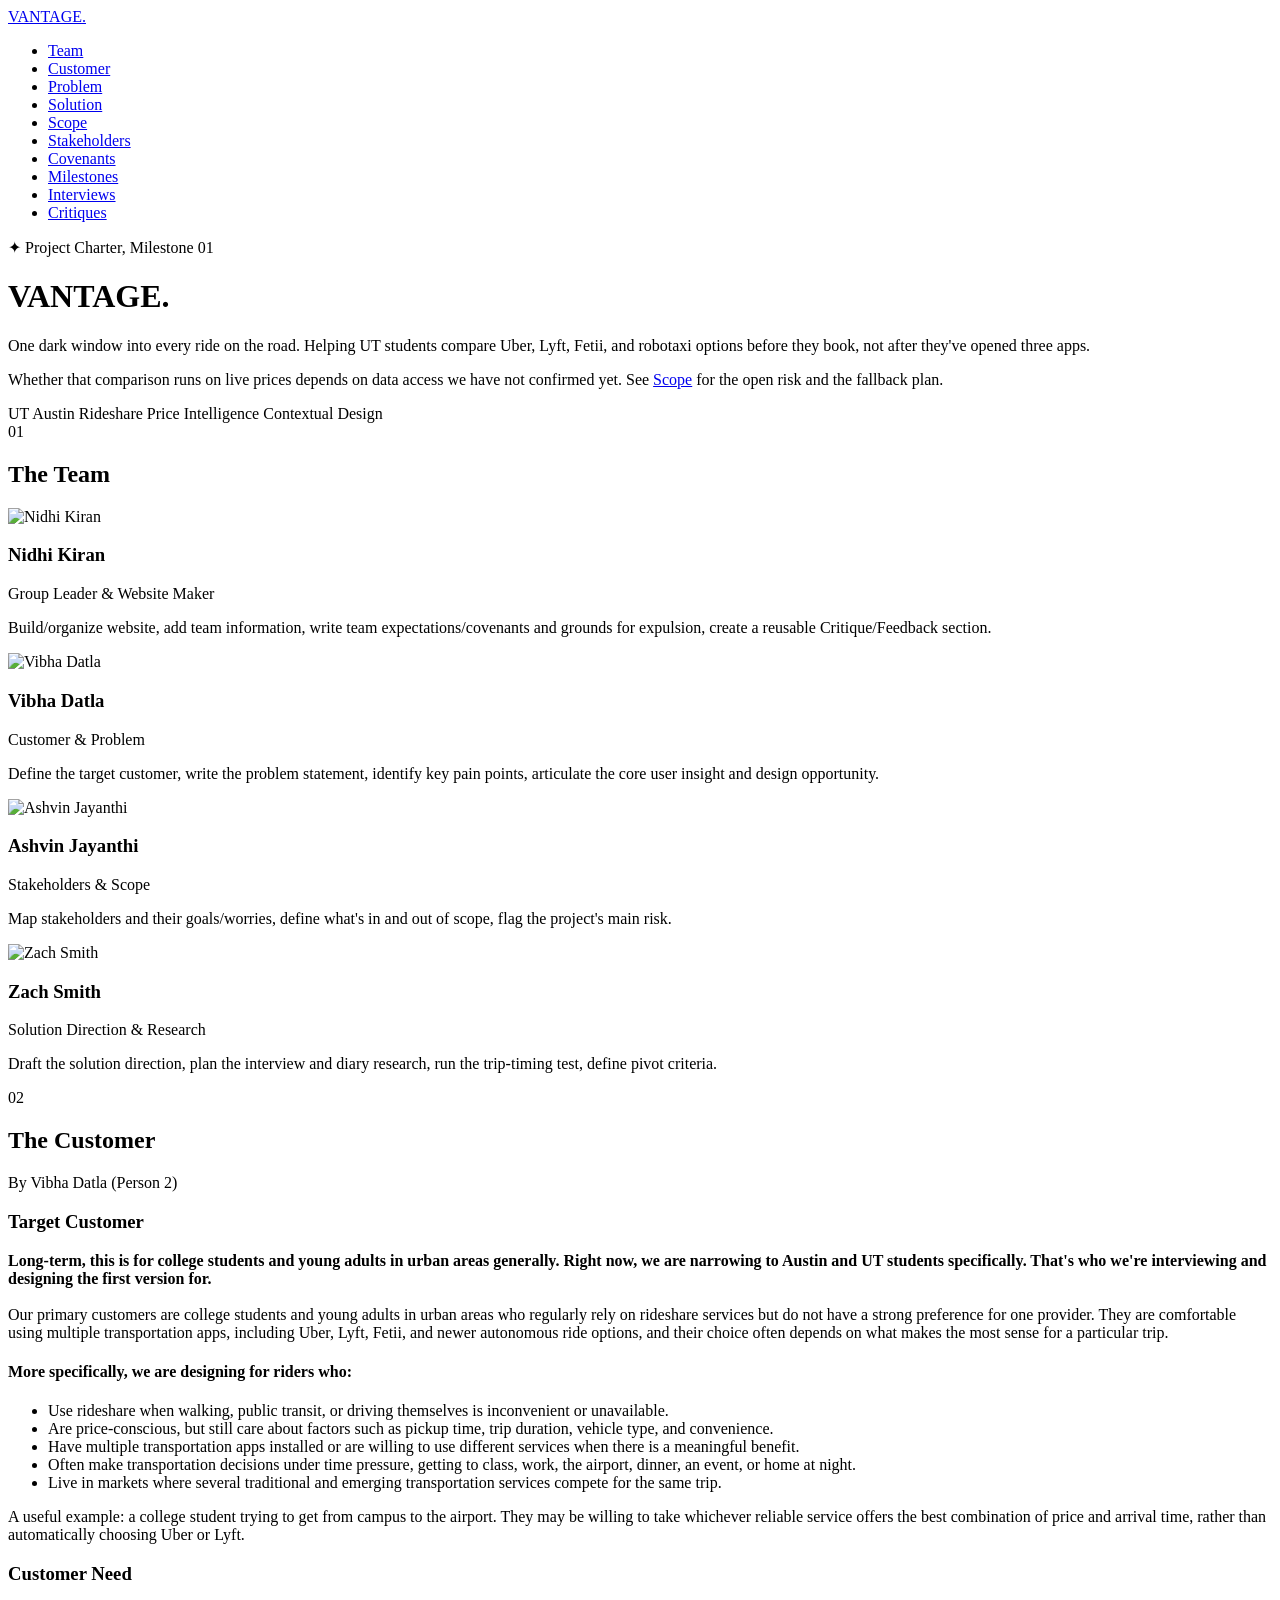
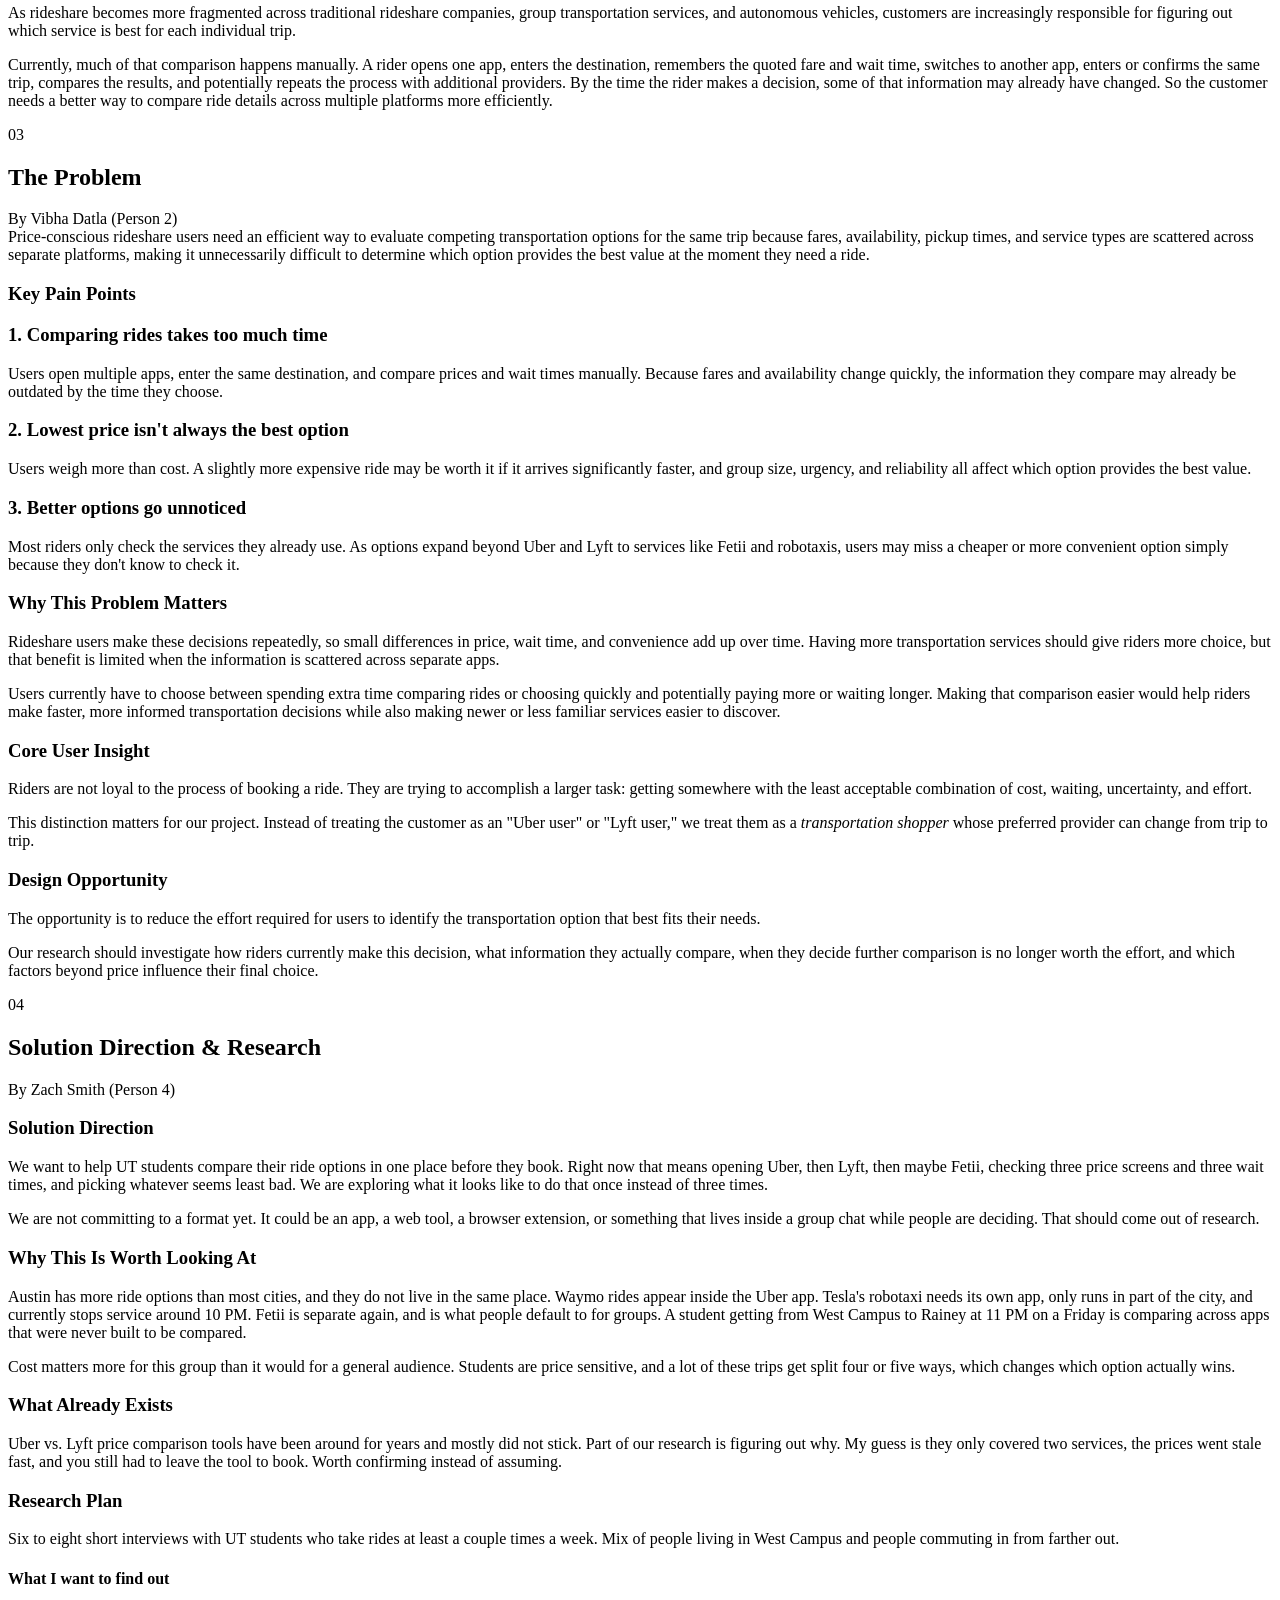
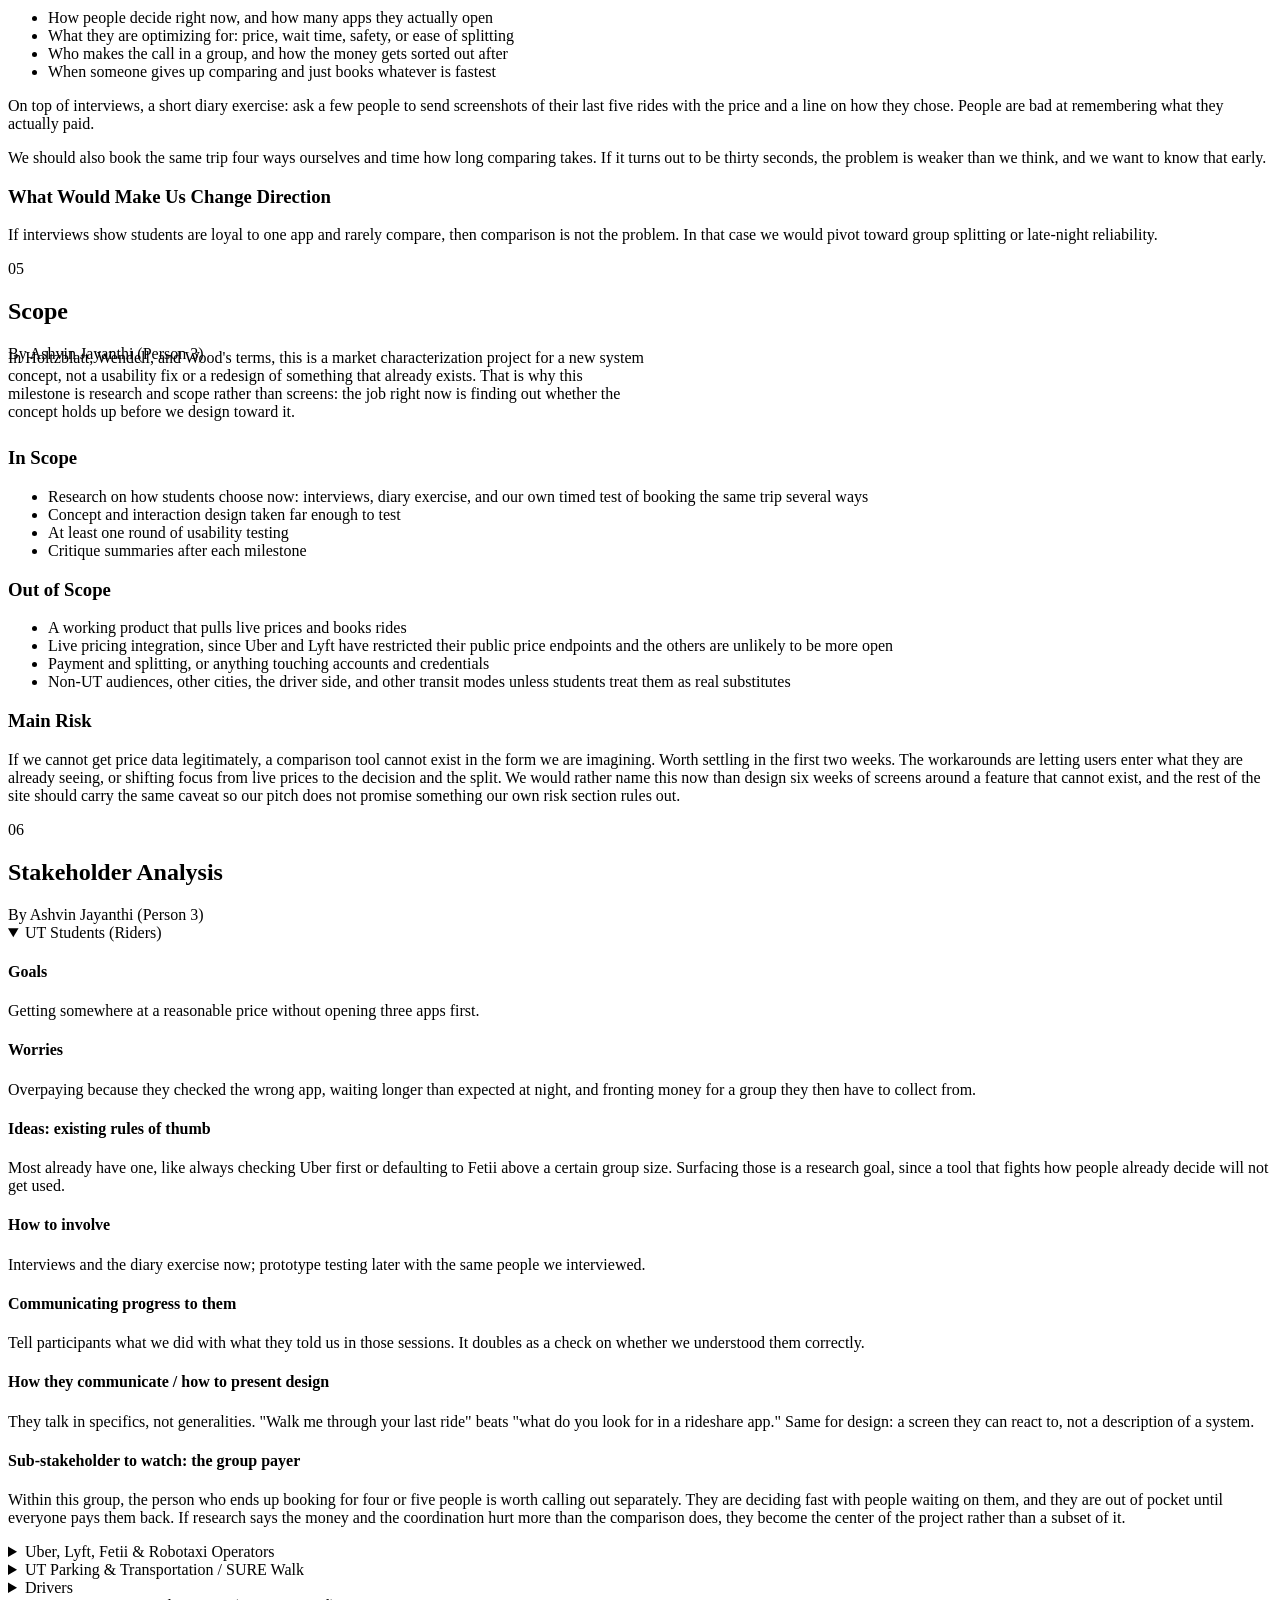
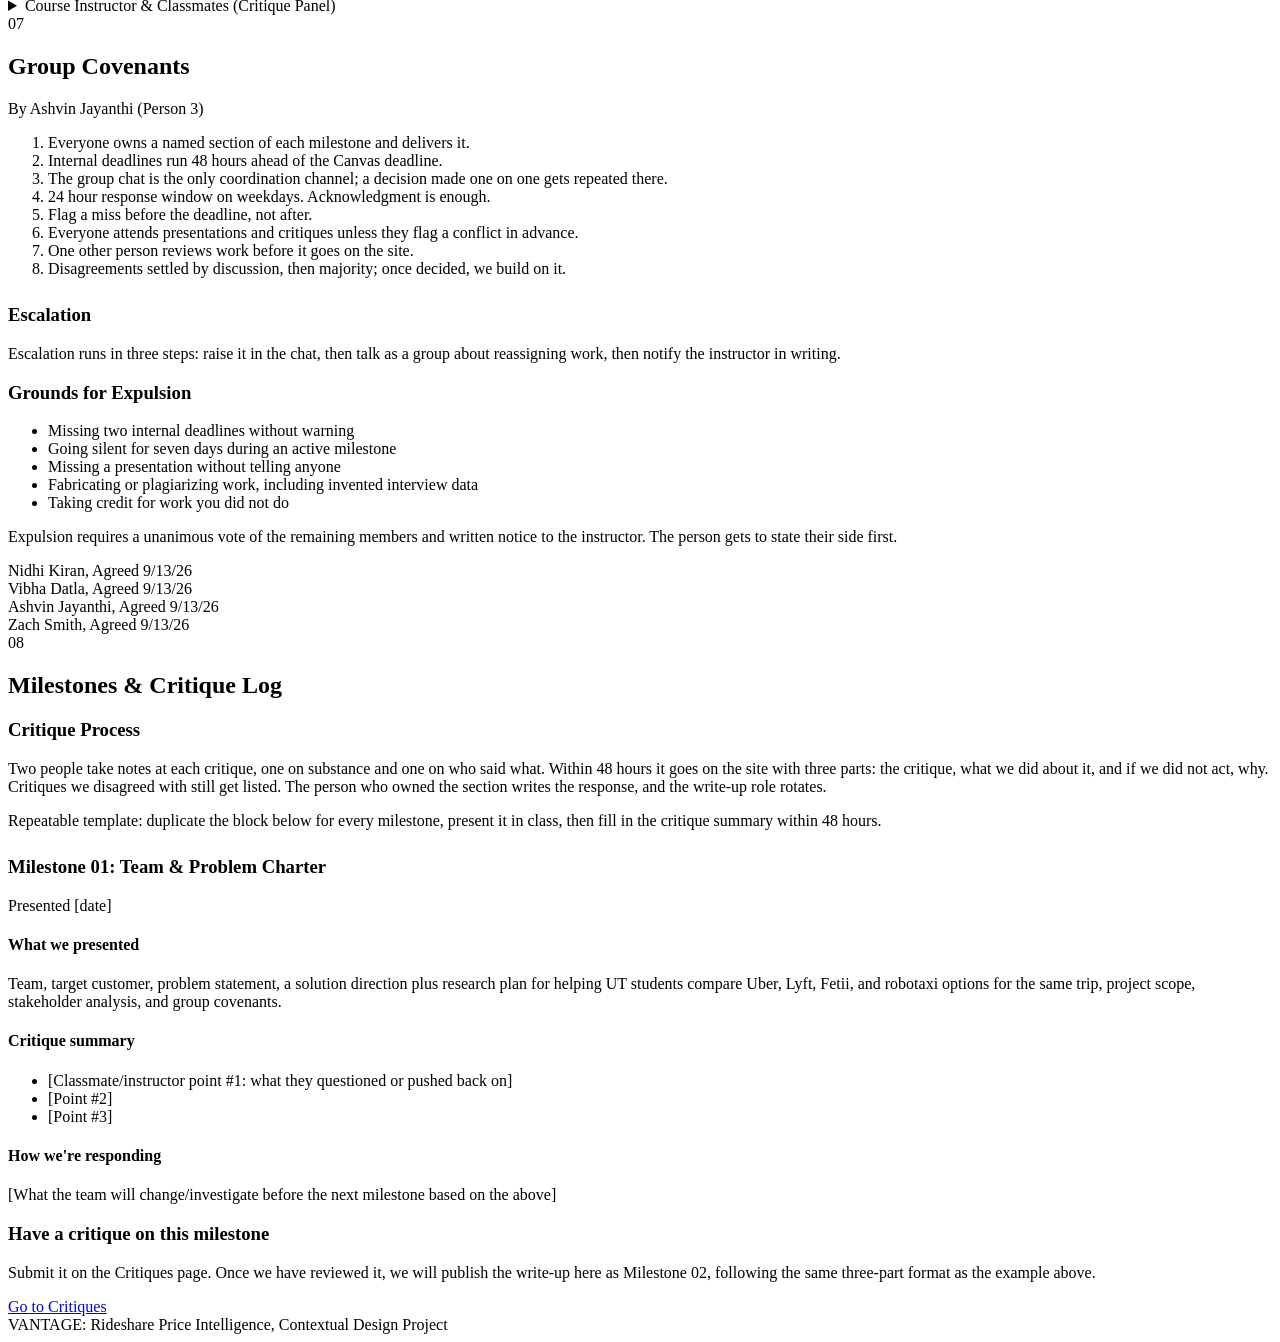
==== index.html @ 4cea92fe "Add index.html" ====
<!DOCTYPE html>
<html lang="en">
<head>
<meta charset="UTF-8">
<meta name="viewport" content="width=device-width, initial-scale=1.0">
<title>VANTAGE: Rideshare Price Intelligence</title>
<link rel="stylesheet" href="styles.css">
</head>
<body>

<nav>
  <div class="wrap">
    <a class="brand" href="index.html">VANTAGE<span>.</span></a>
    <ul>
      <li><a href="#team">Team</a></li>
      <li><a href="#customer">Customer</a></li>
      <li><a href="#problem">Problem</a></li>
      <li><a href="#solution">Solution</a></li>
      <li><a href="#scope">Scope</a></li>
      <li><a href="#stakeholders">Stakeholders</a></li>
      <li><a href="#covenants">Covenants</a></li>
      <li><a href="#milestones">Milestones</a></li>
      <li><a href="interviews.html">Interviews</a></li>
      <li><a href="critiques.html">Critiques</a></li>
    </ul>
  </div>
</nav>

<header class="hero">
  <div class="eyebrow">✦ Project Charter, Milestone 01</div>
  <h1>VANTAGE<span>.</span></h1>
  <p class="tagline">One dark window into every ride on the road. Helping UT students compare Uber, Lyft, Fetii, and robotaxi options before they book, not after they've opened three apps.</p>
  <p class="caveat">Whether that comparison runs on live prices depends on data access we have not confirmed yet. See <a href="#scope">Scope</a> for the open risk and the fallback plan.</p>
  <div class="badge-row">
    <span class="badge">UT Austin</span>
    <span class="badge">Rideshare</span>
    <span class="badge">Price Intelligence</span>
    <span class="badge">Contextual Design</span>
  </div>
</header>

<div class="wrap">

  <section id="team">
    <div class="sec-head"><span class="sec-num">01</span><h2>The Team</h2></div>
    <div class="grid">
      <div class="card">
        <div class="avatar filled">
          <img src="images/nidhi-kiran.jpg" alt="Nidhi Kiran">
        </div>
        <h3>Nidhi Kiran</h3>
        <div class="role">Group Leader &amp; Website Maker</div>
        <p>Build/organize website, add team information, write team expectations/covenants and grounds for expulsion, create a reusable Critique/Feedback section.</p>
      </div>
      <div class="card">
        <div class="avatar filled">
          <img src="images/vibha-datla.jpg" alt="Vibha Datla">
        </div>
        <h3>Vibha Datla</h3>
        <div class="role">Customer &amp; Problem</div>
        <p>Define the target customer, write the problem statement, identify key pain points, articulate the core user insight and design opportunity.</p>
      </div>
      <div class="card">
        <div class="avatar filled">
          <img src="images/ashvin-jayanthi.jpg" alt="Ashvin Jayanthi">
        </div>
        <h3>Ashvin Jayanthi</h3>
        <div class="role">Stakeholders &amp; Scope</div>
        <p>Map stakeholders and their goals/worries, define what's in and out of scope, flag the project's main risk.</p>
      </div>
      <div class="card">
        <div class="avatar filled">
          <img src="images/zach-smith.jpg" alt="Zach Smith">
        </div>
        <h3>Zach Smith</h3>
        <div class="role">Solution Direction &amp; Research</div>
        <p>Draft the solution direction, plan the interview and diary research, run the trip-timing test, define pivot criteria.</p>
      </div>
    </div>
  </section>

  <section id="customer">
    <div class="sec-head"><span class="sec-num">02</span><h2>The Customer</h2></div>
    <div class="attrib">By Vibha Datla (Person 2)</div>
    <div class="stack">
      <div class="panel">
        <h3>Target Customer</h3>
        <p style="color:var(--accent); font-weight:600; margin-bottom:18px;">Long-term, this is for college students and young adults in urban areas generally. Right now, we are narrowing to Austin and UT students specifically. That's who we're interviewing and designing the first version for.</p>
        <p>Our primary customers are college students and young adults in urban areas who regularly rely on rideshare services but do not have a strong preference for one provider. They are comfortable using multiple transportation apps, including Uber, Lyft, Fetii, and newer autonomous ride options, and their choice often depends on what makes the most sense for a particular trip.</p>
        <h4>More specifically, we are designing for riders who:</h4>
        <ul>
          <li>Use rideshare when walking, public transit, or driving themselves is inconvenient or unavailable.</li>
          <li>Are price-conscious, but still care about factors such as pickup time, trip duration, vehicle type, and convenience.</li>
          <li>Have multiple transportation apps installed or are willing to use different services when there is a meaningful benefit.</li>
          <li>Often make transportation decisions under time pressure, getting to class, work, the airport, dinner, an event, or home at night.</li>
          <li>Live in markets where several traditional and emerging transportation services compete for the same trip.</li>
        </ul>
        <p>A useful example: a college student trying to get from campus to the airport. They may be willing to take whichever reliable service offers the best combination of price and arrival time, rather than automatically choosing Uber or Lyft.</p>
      </div>
      <div class="panel">
        <h3>Customer Need</h3>
        <p>As rideshare becomes more fragmented across traditional rideshare companies, group transportation services, and autonomous vehicles, customers are increasingly responsible for figuring out which service is best for each individual trip.</p>
        <p>Currently, much of that comparison happens manually. A rider opens one app, enters the destination, remembers the quoted fare and wait time, switches to another app, enters or confirms the same trip, compares the results, and potentially repeats the process with additional providers. By the time the rider makes a decision, some of that information may already have changed. So the customer needs a better way to compare ride details across multiple platforms more efficiently.</p>
      </div>
    </div>
  </section>

  <section id="problem">
    <div class="sec-head"><span class="sec-num">03</span><h2>The Problem</h2></div>
    <div class="attrib">By Vibha Datla (Person 2)</div>
    <div class="stack">
      <div class="callout">
        Price-conscious rideshare users need an efficient way to evaluate competing transportation options for the same trip because fares, availability, pickup times, and service types are scattered across separate platforms, making it unnecessarily difficult to determine which option provides the best value at the moment they need a ride.
      </div>

      <div class="panel">
        <h3>Key Pain Points</h3>
        <div class="grid">
          <div class="card">
            <h3>1. Comparing rides takes too much time</h3>
            <p>Users open multiple apps, enter the same destination, and compare prices and wait times manually. Because fares and availability change quickly, the information they compare may already be outdated by the time they choose.</p>
          </div>
          <div class="card">
            <h3>2. Lowest price isn't always the best option</h3>
            <p>Users weigh more than cost. A slightly more expensive ride may be worth it if it arrives significantly faster, and group size, urgency, and reliability all affect which option provides the best value.</p>
          </div>
          <div class="card">
            <h3>3. Better options go unnoticed</h3>
            <p>Most riders only check the services they already use. As options expand beyond Uber and Lyft to services like Fetii and robotaxis, users may miss a cheaper or more convenient option simply because they don't know to check it.</p>
          </div>
        </div>
      </div>

      <div class="panel">
        <h3>Why This Problem Matters</h3>
        <p>Rideshare users make these decisions repeatedly, so small differences in price, wait time, and convenience add up over time. Having more transportation services should give riders more choice, but that benefit is limited when the information is scattered across separate apps.</p>
        <p>Users currently have to choose between spending extra time comparing rides or choosing quickly and potentially paying more or waiting longer. Making that comparison easier would help riders make faster, more informed transportation decisions while also making newer or less familiar services easier to discover.</p>
      </div>

      <div class="panel">
        <h3>Core User Insight</h3>
        <p>Riders are not loyal to the process of booking a ride. They are trying to accomplish a larger task: getting somewhere with the least acceptable combination of cost, waiting, uncertainty, and effort.</p>
        <p>This distinction matters for our project. Instead of treating the customer as an "Uber user" or "Lyft user," we treat them as a <em>transportation shopper</em> whose preferred provider can change from trip to trip.</p>
      </div>

      <div class="panel">
        <h3>Design Opportunity</h3>
        <p>The opportunity is to reduce the effort required for users to identify the transportation option that best fits their needs.</p>
        <p>Our research should investigate how riders currently make this decision, what information they actually compare, when they decide further comparison is no longer worth the effort, and which factors beyond price influence their final choice.</p>
      </div>
    </div>
  </section>

  <section id="solution">
    <div class="sec-head"><span class="sec-num">04</span><h2>Solution Direction &amp; Research</h2></div>
    <div class="attrib">By Zach Smith (Person 4)</div>
    <div class="stack">
      <div class="panel">
        <h3>Solution Direction</h3>
        <p>We want to help UT students compare their ride options in one place before they book. Right now that means opening Uber, then Lyft, then maybe Fetii, checking three price screens and three wait times, and picking whatever seems least bad. We are exploring what it looks like to do that once instead of three times.</p>
        <p>We are not committing to a format yet. It could be an app, a web tool, a browser extension, or something that lives inside a group chat while people are deciding. That should come out of research.</p>
      </div>

      <div class="panel">
        <h3>Why This Is Worth Looking At</h3>
        <p>Austin has more ride options than most cities, and they do not live in the same place. Waymo rides appear inside the Uber app. Tesla's robotaxi needs its own app, only runs in part of the city, and currently stops service around 10 PM. Fetii is separate again, and is what people default to for groups. A student getting from West Campus to Rainey at 11 PM on a Friday is comparing across apps that were never built to be compared.</p>
        <p>Cost matters more for this group than it would for a general audience. Students are price sensitive, and a lot of these trips get split four or five ways, which changes which option actually wins.</p>
      </div>

      <div class="panel">
        <h3>What Already Exists</h3>
        <p>Uber vs. Lyft price comparison tools have been around for years and mostly did not stick. Part of our research is figuring out why. My guess is they only covered two services, the prices went stale fast, and you still had to leave the tool to book. Worth confirming instead of assuming.</p>
      </div>

      <div class="panel">
        <h3>Research Plan</h3>
        <p>Six to eight short interviews with UT students who take rides at least a couple times a week. Mix of people living in West Campus and people commuting in from farther out.</p>
        <h4>What I want to find out</h4>
        <ul>
          <li>How people decide right now, and how many apps they actually open</li>
          <li>What they are optimizing for: price, wait time, safety, or ease of splitting</li>
          <li>Who makes the call in a group, and how the money gets sorted out after</li>
          <li>When someone gives up comparing and just books whatever is fastest</li>
        </ul>
        <p>On top of interviews, a short diary exercise: ask a few people to send screenshots of their last five rides with the price and a line on how they chose. People are bad at remembering what they actually paid.</p>
        <p>We should also book the same trip four ways ourselves and time how long comparing takes. If it turns out to be thirty seconds, the problem is weaker than we think, and we want to know that early.</p>
      </div>

      <div class="pivot-box">
        <h3>What Would Make Us Change Direction</h3>
        <p>If interviews show students are loyal to one app and rarely compare, then comparison is not the problem. In that case we would pivot toward group splitting or late-night reliability.</p>
      </div>
    </div>
  </section>

  <section id="scope">
    <div class="sec-head"><span class="sec-num">05</span><h2>Scope</h2></div>
    <div class="attrib">By Ashvin Jayanthi (Person 3)</div>
    <p style="color:var(--text-dim); margin-top:-14px; margin-bottom:26px; max-width:640px;">In Holtzblatt, Wendell, and Wood's terms, this is a market characterization project for a new system concept, not a usability fix or a redesign of something that already exists. That is why this milestone is research and scope rather than screens: the job right now is finding out whether the concept holds up before we design toward it.</p>
    <div class="stack">
      <div class="split">
        <div class="panel">
          <h3>In Scope</h3>
          <ul>
            <li>Research on how students choose now: interviews, diary exercise, and our own timed test of booking the same trip several ways</li>
            <li>Concept and interaction design taken far enough to test</li>
            <li>At least one round of usability testing</li>
            <li>Critique summaries after each milestone</li>
          </ul>
        </div>
        <div class="panel">
          <h3>Out of Scope</h3>
          <ul>
            <li>A working product that pulls live prices and books rides</li>
            <li>Live pricing integration, since Uber and Lyft have restricted their public price endpoints and the others are unlikely to be more open</li>
            <li>Payment and splitting, or anything touching accounts and credentials</li>
            <li>Non-UT audiences, other cities, the driver side, and other transit modes unless students treat them as real substitutes</li>
          </ul>
        </div>
      </div>

      <div class="pivot-box">
        <h3>Main Risk</h3>
        <p>If we cannot get price data legitimately, a comparison tool cannot exist in the form we are imagining. Worth settling in the first two weeks. The workarounds are letting users enter what they are already seeing, or shifting focus from live prices to the decision and the split. We would rather name this now than design six weeks of screens around a feature that cannot exist, and the rest of the site should carry the same caveat so our pitch does not promise something our own risk section rules out.</p>
      </div>
    </div>
  </section>

  <section id="stakeholders">
    <div class="sec-head"><span class="sec-num">06</span><h2>Stakeholder Analysis</h2></div>
    <div class="attrib">By Ashvin Jayanthi (Person 3)</div>

    <details class="stakeholder" open>
      <summary>UT Students (Riders)</summary>
      <div class="stakeholder-body">
        <div><h4>Goals</h4><p>Getting somewhere at a reasonable price without opening three apps first.</p></div>
        <div><h4>Worries</h4><p>Overpaying because they checked the wrong app, waiting longer than expected at night, and fronting money for a group they then have to collect from.</p></div>
        <div><h4>Ideas: existing rules of thumb</h4><p>Most already have one, like always checking Uber first or defaulting to Fetii above a certain group size. Surfacing those is a research goal, since a tool that fights how people already decide will not get used.</p></div>
        <div><h4>How to involve</h4><p>Interviews and the diary exercise now; prototype testing later with the same people we interviewed.</p></div>
        <div><h4>Communicating progress to them</h4><p>Tell participants what we did with what they told us in those sessions. It doubles as a check on whether we understood them correctly.</p></div>
        <div><h4>How they communicate / how to present design</h4><p>They talk in specifics, not generalities. "Walk me through your last ride" beats "what do you look for in a rideshare app." Same for design: a screen they can react to, not a description of a system.</p></div>
        <div class="callout-cell"><h4>Sub-stakeholder to watch: the group payer</h4><p>Within this group, the person who ends up booking for four or five people is worth calling out separately. They are deciding fast with people waiting on them, and they are out of pocket until everyone pays them back. If research says the money and the coordination hurt more than the comparison does, they become the center of the project rather than a subset of it.</p></div>
      </div>
    </details>

    <details class="stakeholder">
      <summary>Uber, Lyft, Fetii &amp; Robotaxi Operators</summary>
      <div class="stakeholder-body">
        <div><h4>Relationship</h4><p>Stakeholders we are affected by but do not work with.</p></div>
        <div><h4>Goals</h4><p>Keep riders inside their own app.</p></div>
        <div><h4>Worries</h4><p>A tool that lines their price up against a cheaper option is against their interest.</p></div>
        <div><h4>Ideas</h4><p>None to contribute, since we are not in contact with them.</p></div>
        <div><h4>How to involve / communicating progress</h4><p>We are not in contact with them, so there is no progress to report.</p></div>
        <div><h4>How to communicate design</h4><p>If we ever needed to, it would be through whatever public terms of service they publish, not a conversation.</p></div>
        <div><h4>How we approach them</h4><p>We should not plan around cooperation we will not get.</p></div>
      </div>
    </details>

    <details class="stakeholder">
      <summary>UT Parking &amp; Transportation / SURE Walk</summary>
      <div class="stakeholder-body">
        <div><h4>Role</h4><p>Context rather than a partner right now.</p></div>
        <div><h4>Goals</h4><p>Already care about students getting home safely at night.</p></div>
        <div><h4>Worries</h4><p>A tool that pulls students away from services the university funds.</p></div>
        <div><h4>When they become a stakeholder</h4><p>Only if the project drifts toward late-night reliability.</p></div>
        <div><h4>How to involve / communicating progress</h4><p>If it happens, a short written request, with progress reported the same way.</p></div>
        <div><h4>Otherwise</h4><p>None of these points apply at this scope.</p></div>
      </div>
    </details>

    <details class="stakeholder">
      <summary>Drivers</summary>
      <div class="stakeholder-body">
        <div><h4>Goals</h4><p>Steady fares.</p></div>
        <div><h4>Worries</h4><p>Demand moving between platforms.</p></div>
        <div><h4>Role</h4><p>Affected by anything that shifts demand between platforms, but not who we are serving. Saying that plainly is better than claiming to serve everyone.</p></div>
        <div><h4>How to involve / communicate</h4><p>We do not involve them, report to them, or design for them.</p></div>
      </div>
    </details>

    <details class="stakeholder">
      <summary>Course Instructor &amp; Classmates (Critique Panel)</summary>
      <div class="stakeholder-body">
        <div><h4>Goals</h4><p>Seeing us apply the method.</p></div>
        <div><h4>Worries</h4><p>A team that ignores feedback.</p></div>
        <div><h4>How to involve</h4><p>The milestone critiques.</p></div>
        <div><h4>Communicating progress to them</h4><p>Through the site itself.</p></div>
        <div><h4>How to communicate design</h4><p>Presented work plus a written response to what they said.</p></div>
      </div>
    </details>
  </section>

  <section id="covenants">
    <div class="sec-head"><span class="sec-num">07</span><h2>Group Covenants</h2></div>
    <div class="attrib">By Ashvin Jayanthi (Person 3)</div>
    <ol class="covenants">
      <li>Everyone owns a named section of each milestone and delivers it.</li>
      <li>Internal deadlines run 48 hours ahead of the Canvas deadline.</li>
      <li>The group chat is the only coordination channel; a decision made one on one gets repeated there.</li>
      <li>24 hour response window on weekdays. Acknowledgment is enough.</li>
      <li>Flag a miss before the deadline, not after.</li>
      <li>Everyone attends presentations and critiques unless they flag a conflict in advance.</li>
      <li>One other person reviews work before it goes on the site.</li>
      <li>Disagreements settled by discussion, then majority; once decided, we build on it.</li>
    </ol>

    <div class="panel" style="margin-top:26px;">
      <h3>Escalation</h3>
      <p>Escalation runs in three steps: raise it in the chat, then talk as a group about reassigning work, then notify the instructor in writing.</p>
    </div>

    <div class="expulsion-box">
      <h3>Grounds for Expulsion</h3>
      <ul>
        <li>Missing two internal deadlines without warning</li>
        <li>Going silent for seven days during an active milestone</li>
        <li>Missing a presentation without telling anyone</li>
        <li>Fabricating or plagiarizing work, including invented interview data</li>
        <li>Taking credit for work you did not do</li>
      </ul>
      <p>Expulsion requires a unanimous vote of the remaining members and written notice to the instructor. The person gets to state their side first.</p>
    </div>

    <div class="sign-row">
      <div class="sign-box">Nidhi Kiran, Agreed 9/13/26</div>
      <div class="sign-box">Vibha Datla, Agreed 9/13/26</div>
      <div class="sign-box">Ashvin Jayanthi, Agreed 9/13/26</div>
      <div class="sign-box">Zach Smith, Agreed 9/13/26</div>
    </div>
  </section>

  <section id="milestones" style="border-bottom:none;">
    <div class="sec-head"><span class="sec-num">08</span><h2>Milestones &amp; Critique Log</h2></div>

    <div class="panel" style="margin-bottom:30px;">
      <h3>Critique Process</h3>
      <p style="margin-bottom:0;">Two people take notes at each critique, one on substance and one on who said what. Within 48 hours it goes on the site with three parts: the critique, what we did about it, and if we did not act, why. Critiques we disagreed with still get listed. The person who owned the section writes the response, and the write-up role rotates.</p>
    </div>

    <p style="color:var(--text-dim); margin-top:-14px; margin-bottom:26px;">Repeatable template: duplicate the block below for every milestone, present it in class, then fill in the critique summary within 48 hours.</p>

    <div class="milestone">
      <div class="m-head">
        <h3>Milestone 01: Team &amp; Problem Charter</h3>
        <span class="m-status">Presented [date]</span>
      </div>
      <h4>What we presented</h4>
      <p>Team, target customer, problem statement, a solution direction plus research plan for helping UT students compare Uber, Lyft, Fetii, and robotaxi options for the same trip, project scope, stakeholder analysis, and group covenants.</p>
      <h4>Critique summary</h4>
      <ul>
        <li><span class="placeholder">[Classmate/instructor point #1: what they questioned or pushed back on]</span></li>
        <li><span class="placeholder">[Point #2]</span></li>
        <li><span class="placeholder">[Point #3]</span></li>
      </ul>
      <h4>How we're responding</h4>
      <p><span class="placeholder">[What the team will change/investigate before the next milestone based on the above]</span></p>
    </div>

    <div class="cta-card">
      <h3>Have a critique on this milestone</h3>
      <p>Submit it on the Critiques page. Once we have reviewed it, we will publish the write-up here as Milestone 02, following the same three-part format as the example above.</p>
      <a class="btn" href="critiques.html">Go to Critiques</a>
    </div>
  </section>

</div>

<footer>VANTAGE: Rideshare Price Intelligence, Contextual Design Project</footer>

</body>
</html>
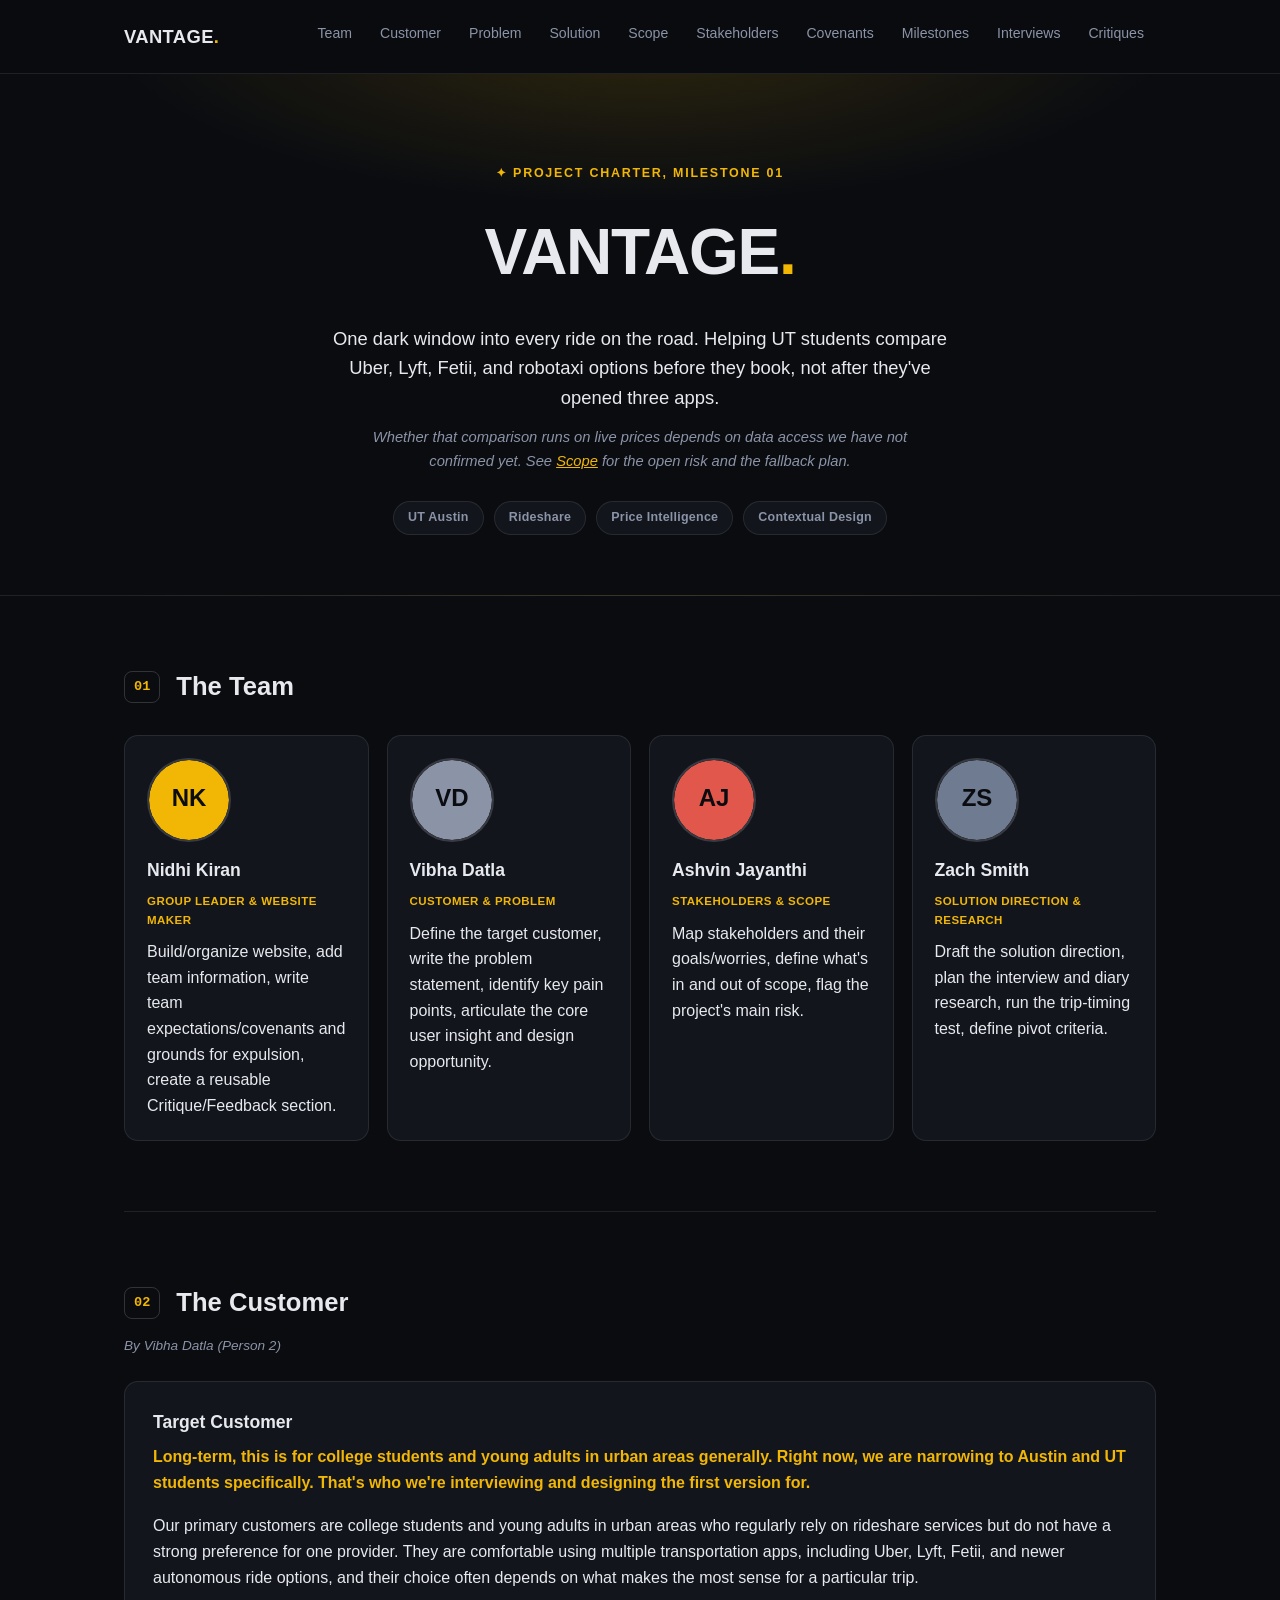
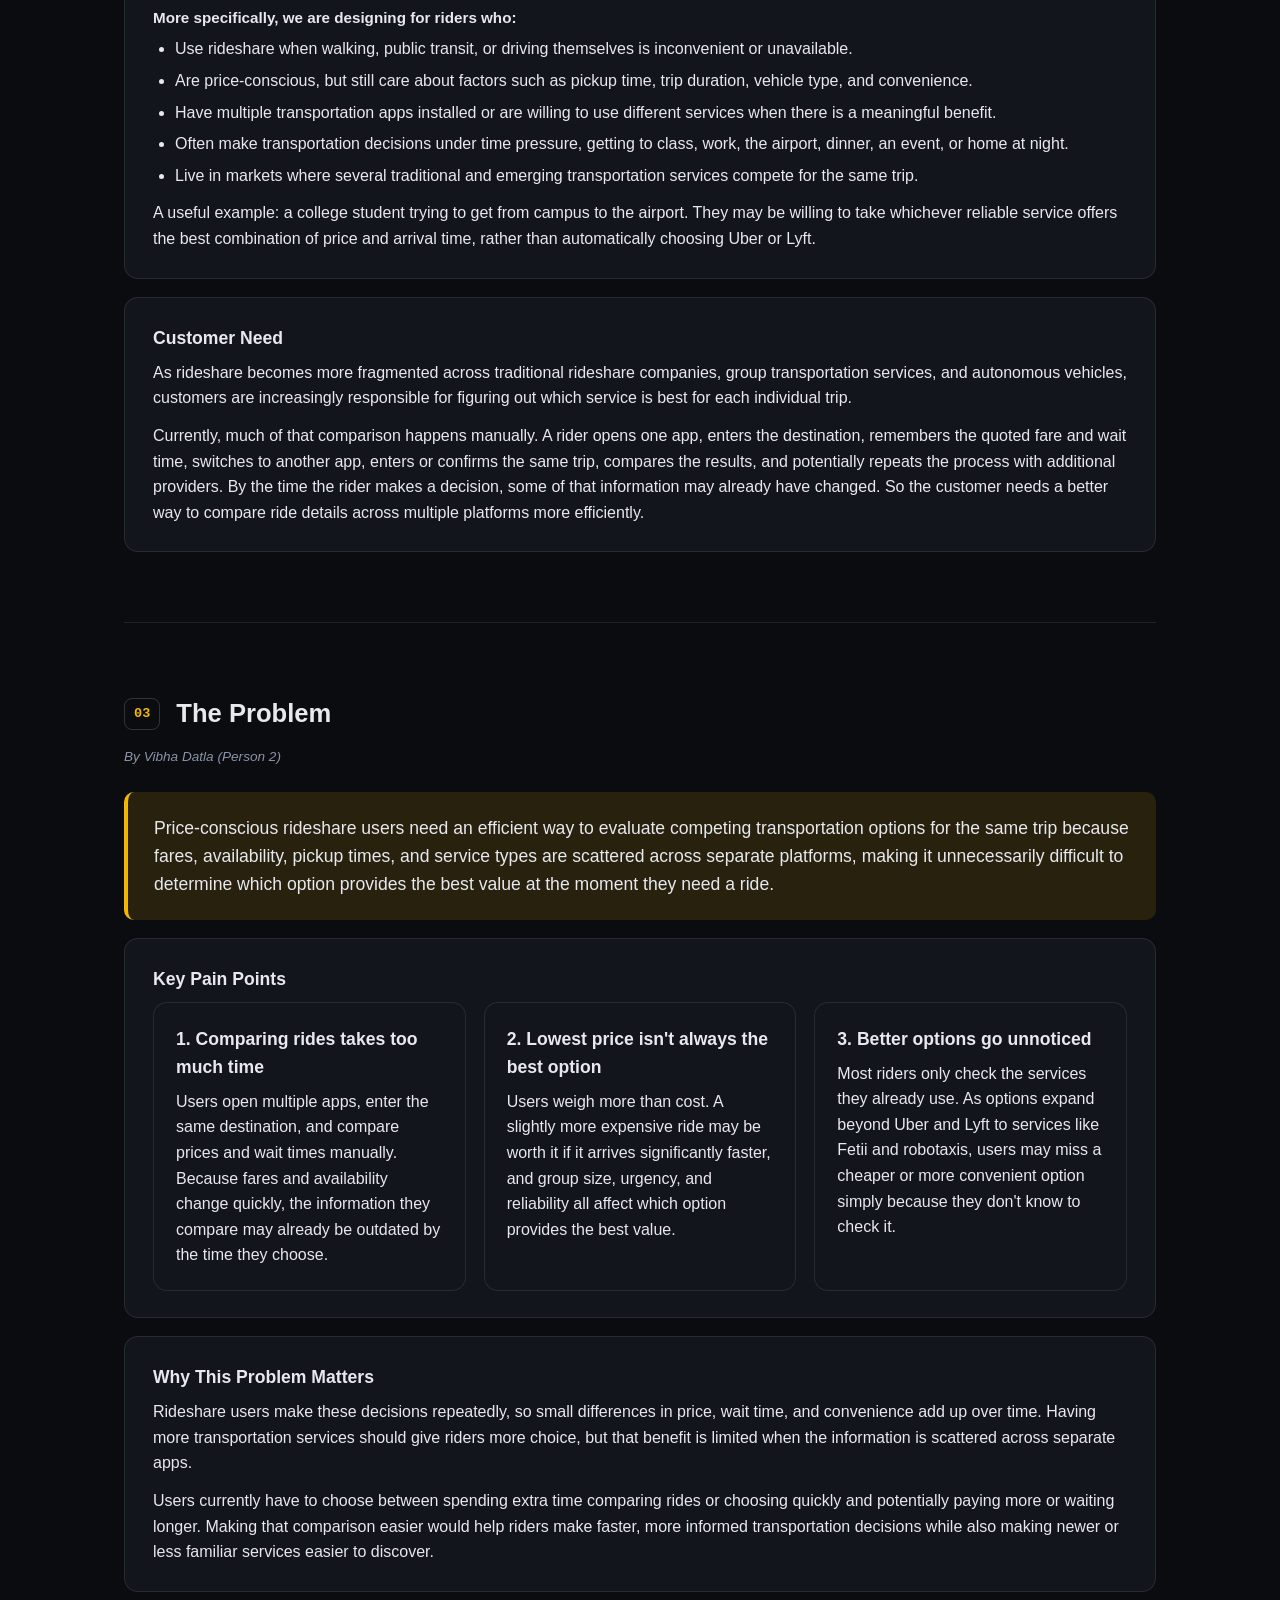
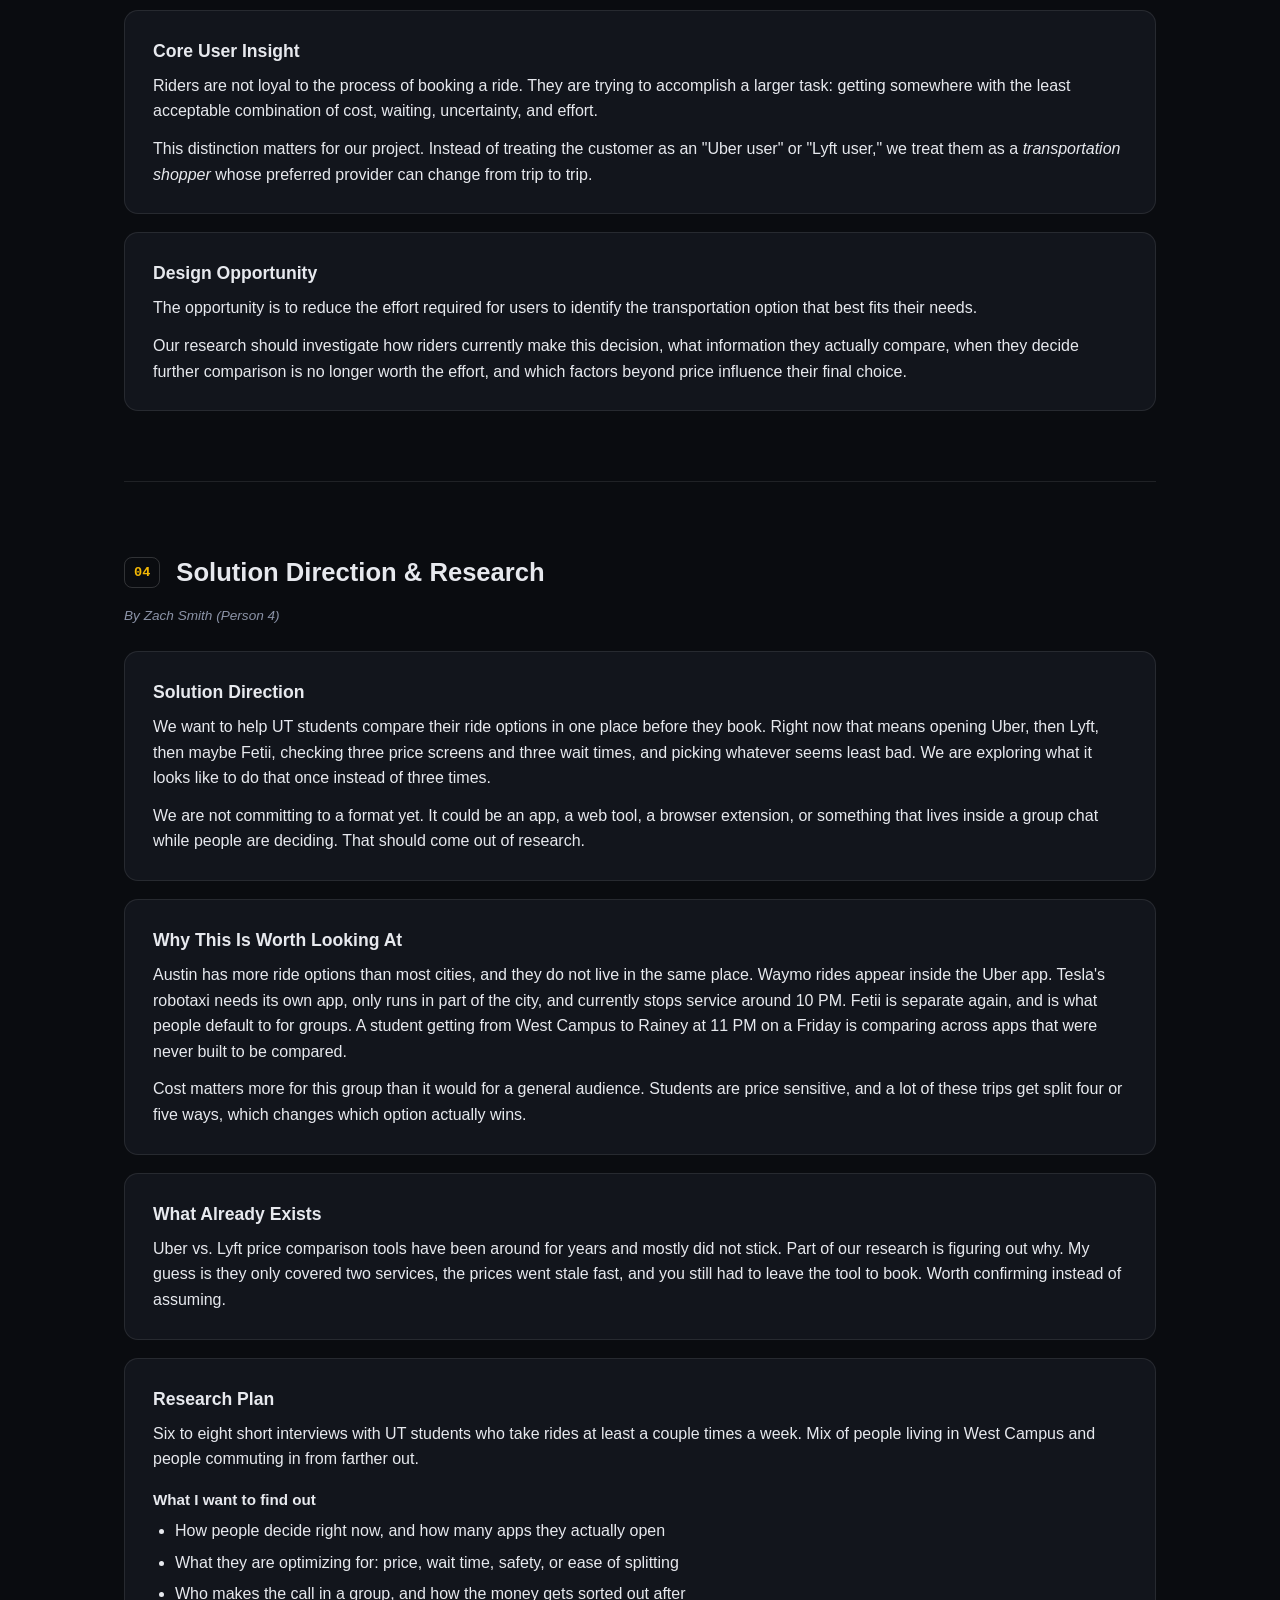
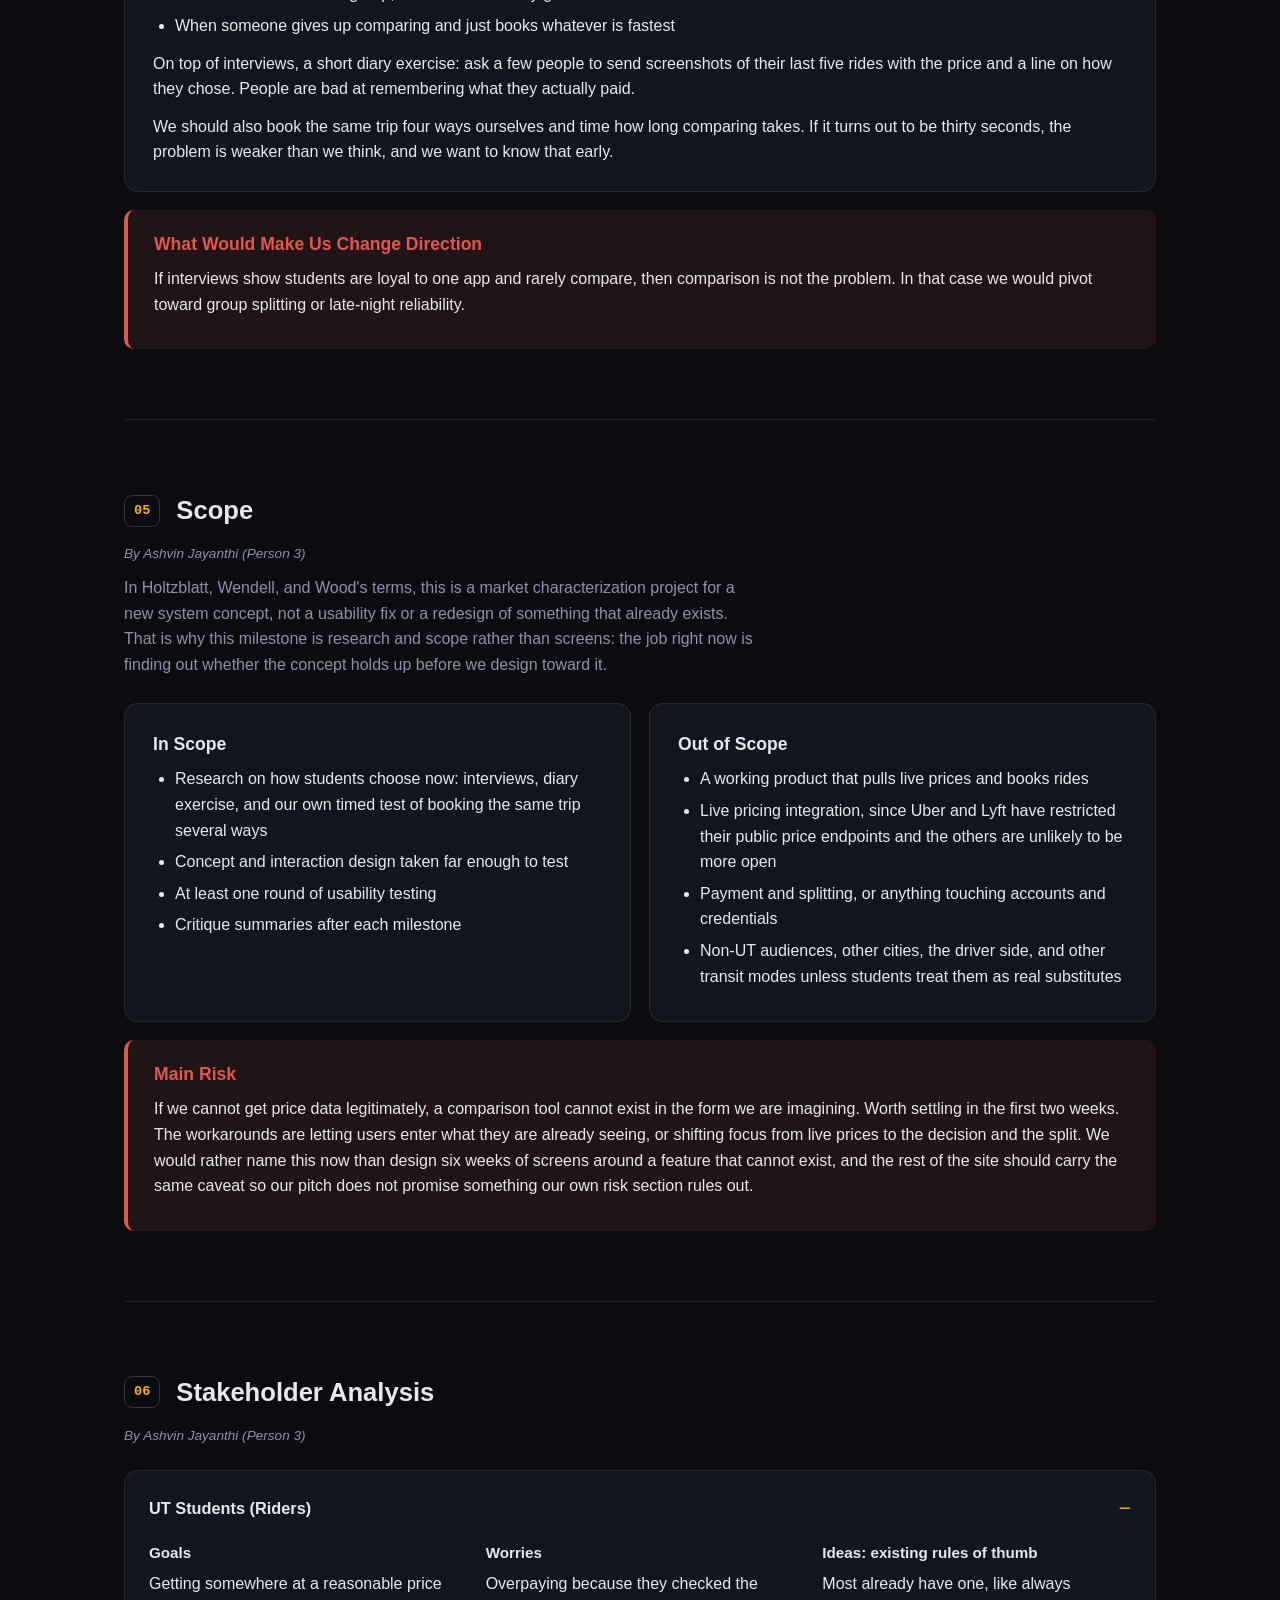
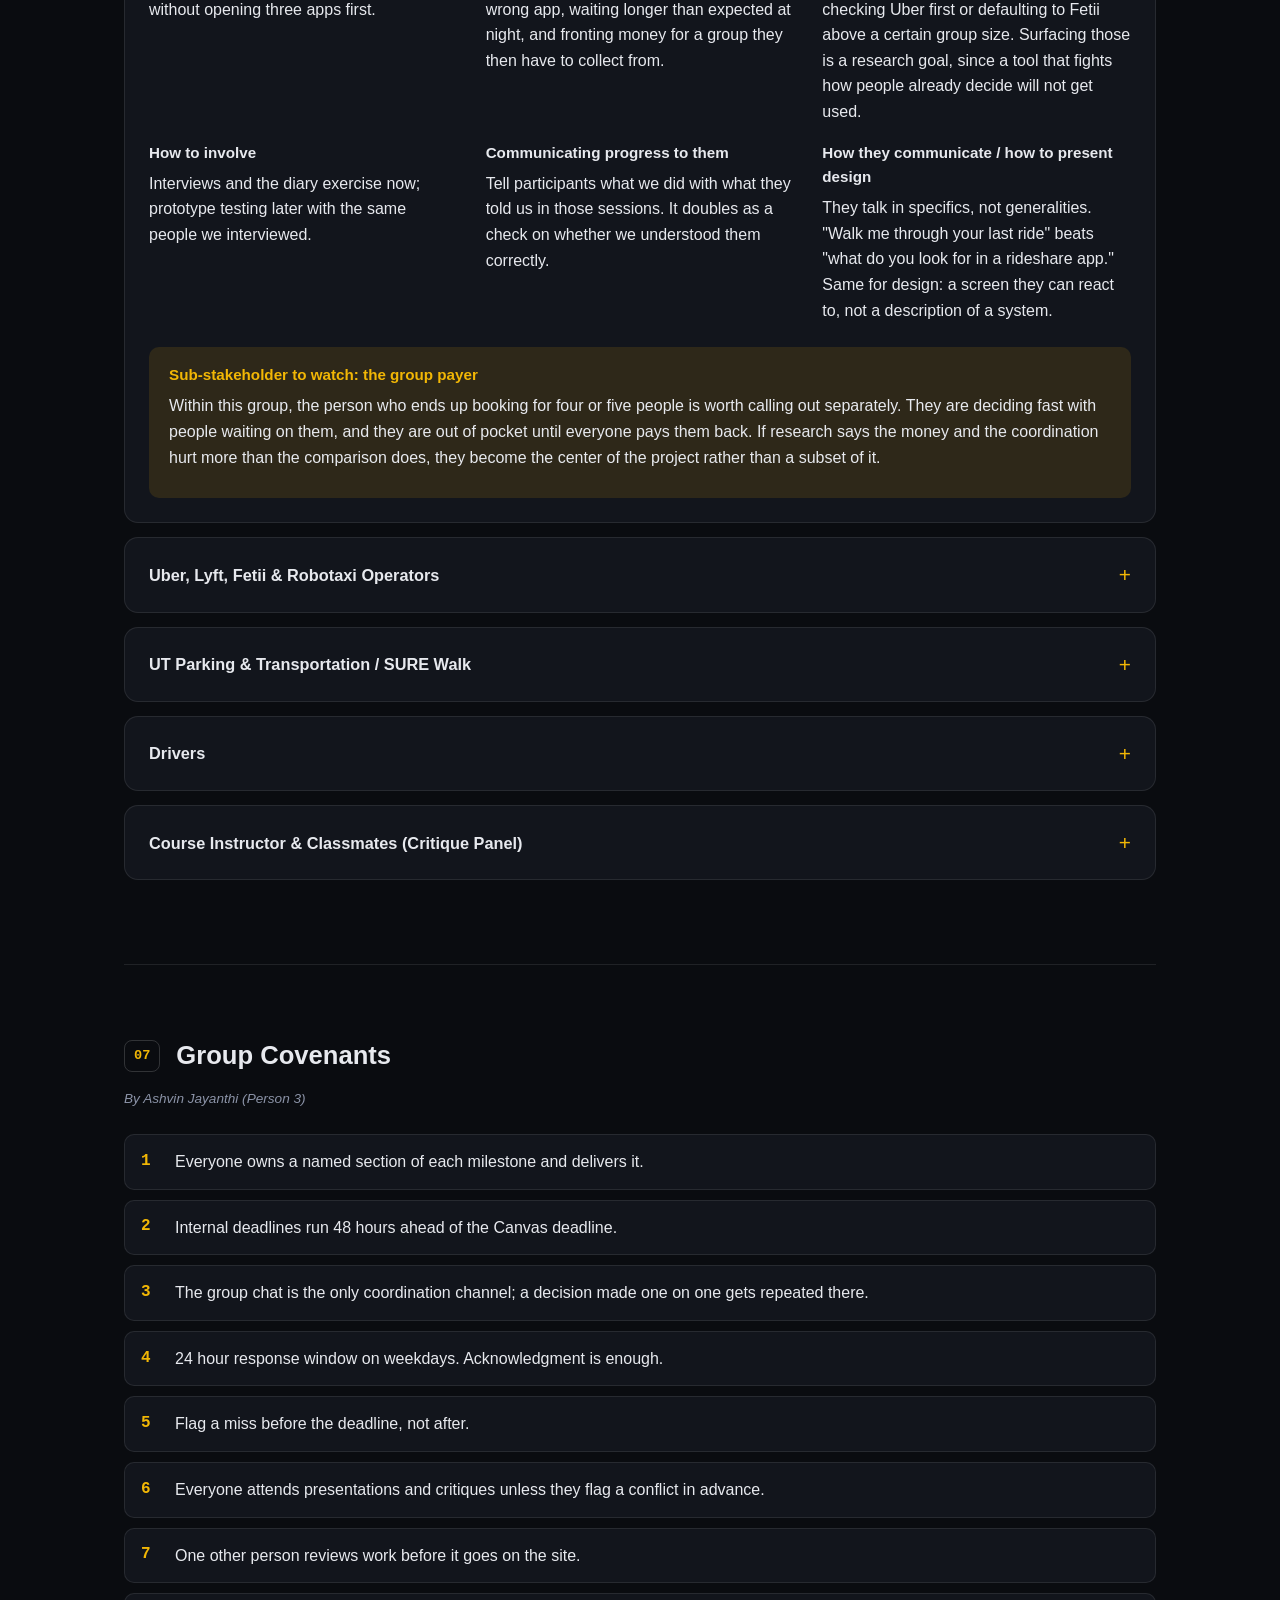
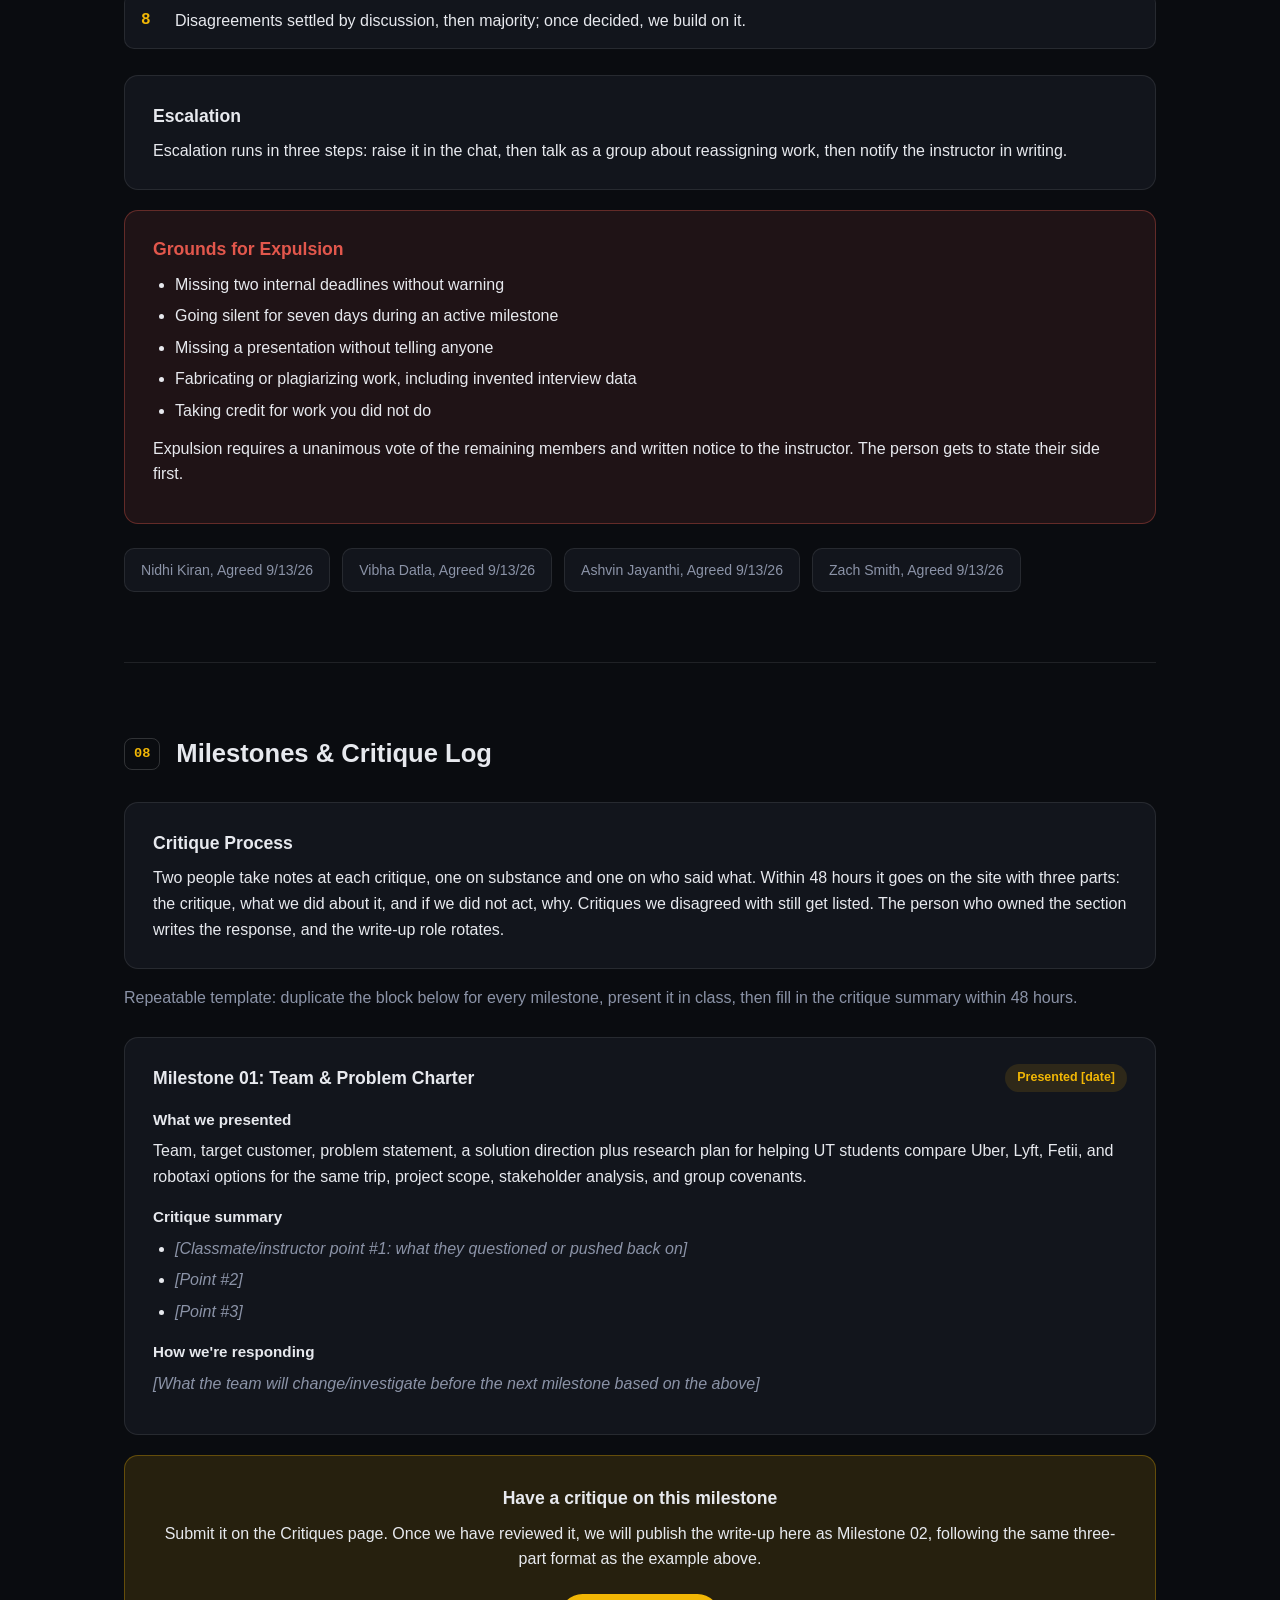
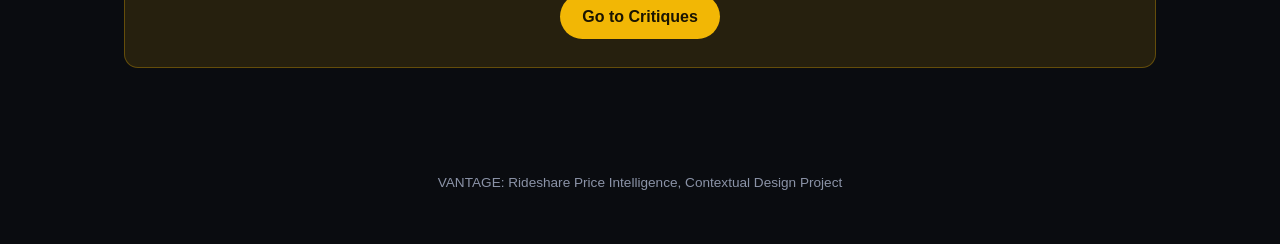
==== commit 0216abb3: "Use repository-safe avatar assets" ====
--- a/index.html
+++ b/index.html
@@ -46,7 +46,7 @@
     <div class="grid">
       <div class="card">
         <div class="avatar filled">
-          <img src="images/nidhi-kiran.jpg" alt="Nidhi Kiran">
+          <img src="images/nidhi-kiran.svg" alt="Nidhi Kiran">
         </div>
         <h3>Nidhi Kiran</h3>
         <div class="role">Group Leader &amp; Website Maker</div>
@@ -54,7 +54,7 @@
       </div>
       <div class="card">
         <div class="avatar filled">
-          <img src="images/vibha-datla.jpg" alt="Vibha Datla">
+          <img src="images/vibha-datla.svg" alt="Vibha Datla">
         </div>
         <h3>Vibha Datla</h3>
         <div class="role">Customer &amp; Problem</div>
@@ -62,7 +62,7 @@
       </div>
       <div class="card">
         <div class="avatar filled">
-          <img src="images/ashvin-jayanthi.jpg" alt="Ashvin Jayanthi">
+          <img src="images/ashvin-jayanthi.svg" alt="Ashvin Jayanthi">
         </div>
         <h3>Ashvin Jayanthi</h3>
         <div class="role">Stakeholders &amp; Scope</div>
@@ -70,7 +70,7 @@
       </div>
       <div class="card">
         <div class="avatar filled">
-          <img src="images/zach-smith.jpg" alt="Zach Smith">
+          <img src="images/zach-smith.svg" alt="Zach Smith">
         </div>
         <h3>Zach Smith</h3>
         <div class="role">Solution Direction &amp; Research</div>
--- a/styles.css
+++ b/styles.css
@@ -0,0 +1,102 @@
+:root {
+  --bg: #0a0c10;
+  --bg-alt: #12151c;
+  --bg-raised: #171b24;
+  --border: rgba(255, 255, 255, 0.09);
+  --border-strong: rgba(255, 255, 255, 0.16);
+  --text: #e7e9ee;
+  --text-dim: #8b93a7;
+  --accent: #f2b705;
+  --accent-soft: rgba(242, 183, 5, 0.12);
+  --danger: #e2574c;
+  --danger-soft: rgba(226, 87, 76, 0.1);
+  --max: 1080px;
+  --radius: 14px;
+}
+* { box-sizing: border-box; }
+html { scroll-behavior: smooth; }
+body { margin:0; font-family:-apple-system,BlinkMacSystemFont,"Segoe UI",Helvetica,Arial,sans-serif; background:var(--bg); color:var(--text); line-height:1.6; }
+a { color:var(--accent); }
+.wrap { max-width:var(--max); margin:0 auto; padding:0 24px; }
+nav { position:sticky; top:0; z-index:50; background:rgba(10,12,16,.85); backdrop-filter:blur(10px); border-bottom:1px solid var(--border); }
+nav .wrap { display:flex; align-items:center; justify-content:space-between; padding-top:16px; padding-bottom:16px; flex-wrap:wrap; gap:10px; }
+.brand { font-weight:800; font-size:1.15rem; letter-spacing:.02em; color:var(--text); text-decoration:none; }
+.brand span { color:var(--accent); }
+nav ul { list-style:none; display:flex; flex-wrap:wrap; gap:4px; margin:0; padding:0; }
+nav ul a { display:inline-block; padding:6px 12px; border-radius:999px; color:var(--text-dim); text-decoration:none; font-size:.88rem; transition:background .15s ease,color .15s ease; }
+nav ul a:hover { background:var(--accent-soft); color:var(--accent); }
+.hero { text-align:center; padding:90px 24px 60px; background:radial-gradient(ellipse 60% 50% at 50% -10%,rgba(242,183,5,.16),transparent 70%); border-bottom:1px solid var(--border); }
+.eyebrow { text-transform:uppercase; letter-spacing:.14em; font-size:.78rem; font-weight:700; color:var(--accent); margin-bottom:18px; }
+.hero h1 { font-size:clamp(2.4rem,6vw,4rem); font-weight:800; letter-spacing:-.02em; margin:0 0 20px; }
+.hero h1 span { color:var(--accent); }
+.tagline { max-width:620px; margin:0 auto 14px; font-size:1.15rem; color:var(--text); }
+.caveat { max-width:560px; margin:0 auto 28px; font-size:.92rem; color:var(--text-dim); font-style:italic; }
+.badge-row { display:flex; justify-content:center; flex-wrap:wrap; gap:10px; }
+.badge { background:var(--bg-alt); border:1px solid var(--border); color:var(--text-dim); font-size:.78rem; font-weight:600; padding:6px 14px; border-radius:999px; letter-spacing:.02em; }
+section { padding:70px 0; border-bottom:1px solid var(--border); }
+.sec-head { display:flex; align-items:center; gap:16px; margin-bottom:28px; }
+.sec-num { font-family:ui-monospace,"SF Mono",Menlo,monospace; font-size:.85rem; font-weight:700; color:var(--accent); border:1px solid var(--border-strong); border-radius:8px; padding:4px 9px; }
+.sec-head h2 { font-size:1.6rem; margin:0; }
+.attrib { color:var(--text-dim); font-size:.85rem; font-style:italic; margin:-16px 0 24px; }
+h3 { font-size:1.1rem; margin:0 0 8px; } h4 { font-size:.95rem; margin:16px 0 6px; color:var(--text); } p { margin:0 0 12px; } ul,ol { margin:0 0 12px; padding-left:22px; } li { margin-bottom:6px; }
+.grid { display:grid; grid-template-columns:repeat(auto-fit,minmax(220px,1fr)); gap:18px; }
+.card { background:var(--bg-alt); border:1px solid var(--border); border-radius:var(--radius); padding:22px; }
+.card p:last-child { margin-bottom:0; }
+.avatar { width:84px; height:84px; border-radius:50%; overflow:hidden; margin-bottom:14px; border:2px solid var(--border-strong); }
+.avatar img { width:100%; height:100%; object-fit:cover; display:block; }
+.role { color:var(--accent); text-transform:uppercase; letter-spacing:.04em; font-size:.72rem; font-weight:700; margin-bottom:10px; }
+.stack { display:flex; flex-direction:column; gap:18px; }
+.panel { background:var(--bg-alt); border:1px solid var(--border); border-radius:var(--radius); padding:26px 28px; }
+.panel p:last-child,.panel ul:last-child { margin-bottom:0; }
+.callout { background:var(--accent-soft); border-left:4px solid var(--accent); border-radius:10px; padding:22px 26px; font-size:1.1rem; font-weight:500; }
+.split { display:grid; grid-template-columns:1fr 1fr; gap:18px; }
+.pivot-box { background:var(--danger-soft); border-left:4px solid var(--danger); border-radius:10px; padding:20px 26px; }
+.pivot-box h3 { color:var(--danger); }
+details.stakeholder { background:var(--bg-alt); border:1px solid var(--border); border-radius:var(--radius); margin-bottom:14px; padding:4px 24px; }
+details.stakeholder summary { cursor:pointer; padding:16px 0; font-weight:700; font-size:1.02rem; list-style:none; display:flex; align-items:center; justify-content:space-between; }
+details.stakeholder summary::-webkit-details-marker { display:none; }
+details.stakeholder summary::after { content:"+"; color:var(--accent); font-size:1.3rem; font-weight:400; }
+details.stakeholder[open] summary::after { content:"\2212"; }
+.stakeholder-body { display:grid; grid-template-columns:repeat(auto-fit,minmax(240px,1fr)); gap:4px 28px; padding-bottom:20px; }
+.stakeholder-body h4 { margin-top:0; }
+.callout-cell { grid-column:1/-1; background:var(--accent-soft); border-radius:10px; padding:16px 20px; margin-top:8px; }
+.callout-cell h4 { color:var(--accent); }
+ol.covenants { list-style:none; counter-reset:cov; padding-left:0; display:flex; flex-direction:column; gap:10px; }
+ol.covenants li { counter-increment:cov; background:var(--bg-alt); border:1px solid var(--border); border-radius:10px; padding:14px 18px 14px 50px; position:relative; margin-bottom:0; }
+ol.covenants li::before { content:counter(cov); position:absolute; left:16px; top:50%; transform:translateY(-50%); color:var(--accent); font-weight:700; font-family:ui-monospace,monospace; }
+.expulsion-box { background:var(--danger-soft); border:1px solid rgba(226,87,76,.35); border-radius:var(--radius); padding:24px 28px; margin-top:20px; }
+.expulsion-box h3 { color:var(--danger); }
+.sign-row { display:flex; flex-wrap:wrap; gap:12px; margin-top:24px; }
+.sign-box { background:var(--bg-alt); border:1px solid var(--border); border-radius:10px; padding:10px 16px; font-size:.88rem; color:var(--text-dim); }
+.milestone { background:var(--bg-alt); border:1px solid var(--border); border-radius:var(--radius); padding:26px 28px; margin-bottom:20px; }
+.m-head { display:flex; align-items:center; justify-content:space-between; flex-wrap:wrap; gap:10px; margin-bottom:10px; }
+.m-head h3 { margin:0; }
+.m-status { background:var(--accent-soft); color:var(--accent); font-size:.78rem; font-weight:700; padding:4px 12px; border-radius:999px; }
+.placeholder { color:var(--text-dim); font-style:italic; }
+.cta-card { background:var(--accent-soft); border:1px solid rgba(242,183,5,.3); border-radius:var(--radius); padding:28px; text-align:center; }
+.btn { display:inline-block; margin-top:10px; background:var(--accent); color:#1a1402; font-weight:700; text-decoration:none; padding:10px 22px; border-radius:999px; transition:filter .15s ease; }
+.btn:hover { filter:brightness(1.08); }
+footer { text-align:center; color:var(--text-dim); font-size:.85rem; padding:34px 24px 50px; }
+.research-q { background:var(--accent-soft); border-left:4px solid var(--accent); border-radius:10px; padding:22px 26px; margin-bottom:8px; }
+.research-q .label { text-transform:uppercase; letter-spacing:.1em; font-size:.72rem; font-weight:700; color:var(--accent); display:block; margin-bottom:8px; }
+.research-q p { font-size:1.15rem; margin:0; }
+.checklist { list-style:none; padding-left:0; }
+.checklist li { position:relative; padding-left:30px; }
+.checklist li::before { content:"\2610"; position:absolute; left:0; top:0; color:var(--accent); }
+.member-card { cursor:pointer; text-align:center; transition:border-color .15s ease,background .15s ease; }
+.member-card:hover { border-color:var(--border-strong); }
+.member-card.active { background:var(--accent-soft); border-color:var(--accent); }
+.member-card .avatar { margin-left:auto; margin-right:auto; }
+.interview-panel { display:none; margin-top:24px; }
+.interview-panel.visible { display:block; }
+.findings { background:var(--accent-soft); border-left:4px solid var(--accent); border-radius:10px; padding:18px 22px; margin-top:18px; }
+.findings .label { text-transform:uppercase; letter-spacing:.08em; font-size:.72rem; font-weight:700; color:var(--accent); display:block; margin-bottom:8px; }
+.findings p:last-child { margin-bottom:0; }
+.profile-block { color:var(--text-dim); font-size:.92rem; }
+.profile-block strong { color:var(--text); }
+details.notes,details.quotes-block,details.affinity { margin:14px 0; border-top:1px solid var(--border); padding-top:12px; }
+details.notes summary,details.quotes-block summary,details.affinity summary { cursor:pointer; font-weight:700; color:var(--accent); font-size:.88rem; text-transform:uppercase; letter-spacing:.04em; }
+details.notes ol,details.affinity ul { margin-top:12px; font-size:.92rem; color:var(--text-dim); }
+ul.quotes { list-style:none; padding-left:0; margin-top:12px; }
+ul.quotes li { font-style:italic; color:var(--text-dim); border-left:2px solid var(--border-strong); padding-left:14px; margin-bottom:10px; }
+@media (max-width:760px) { .split { grid-template-columns:1fr; } .stakeholder-body { grid-template-columns:1fr; } section { padding:50px 0; } .hero { padding:70px 20px 44px; } }
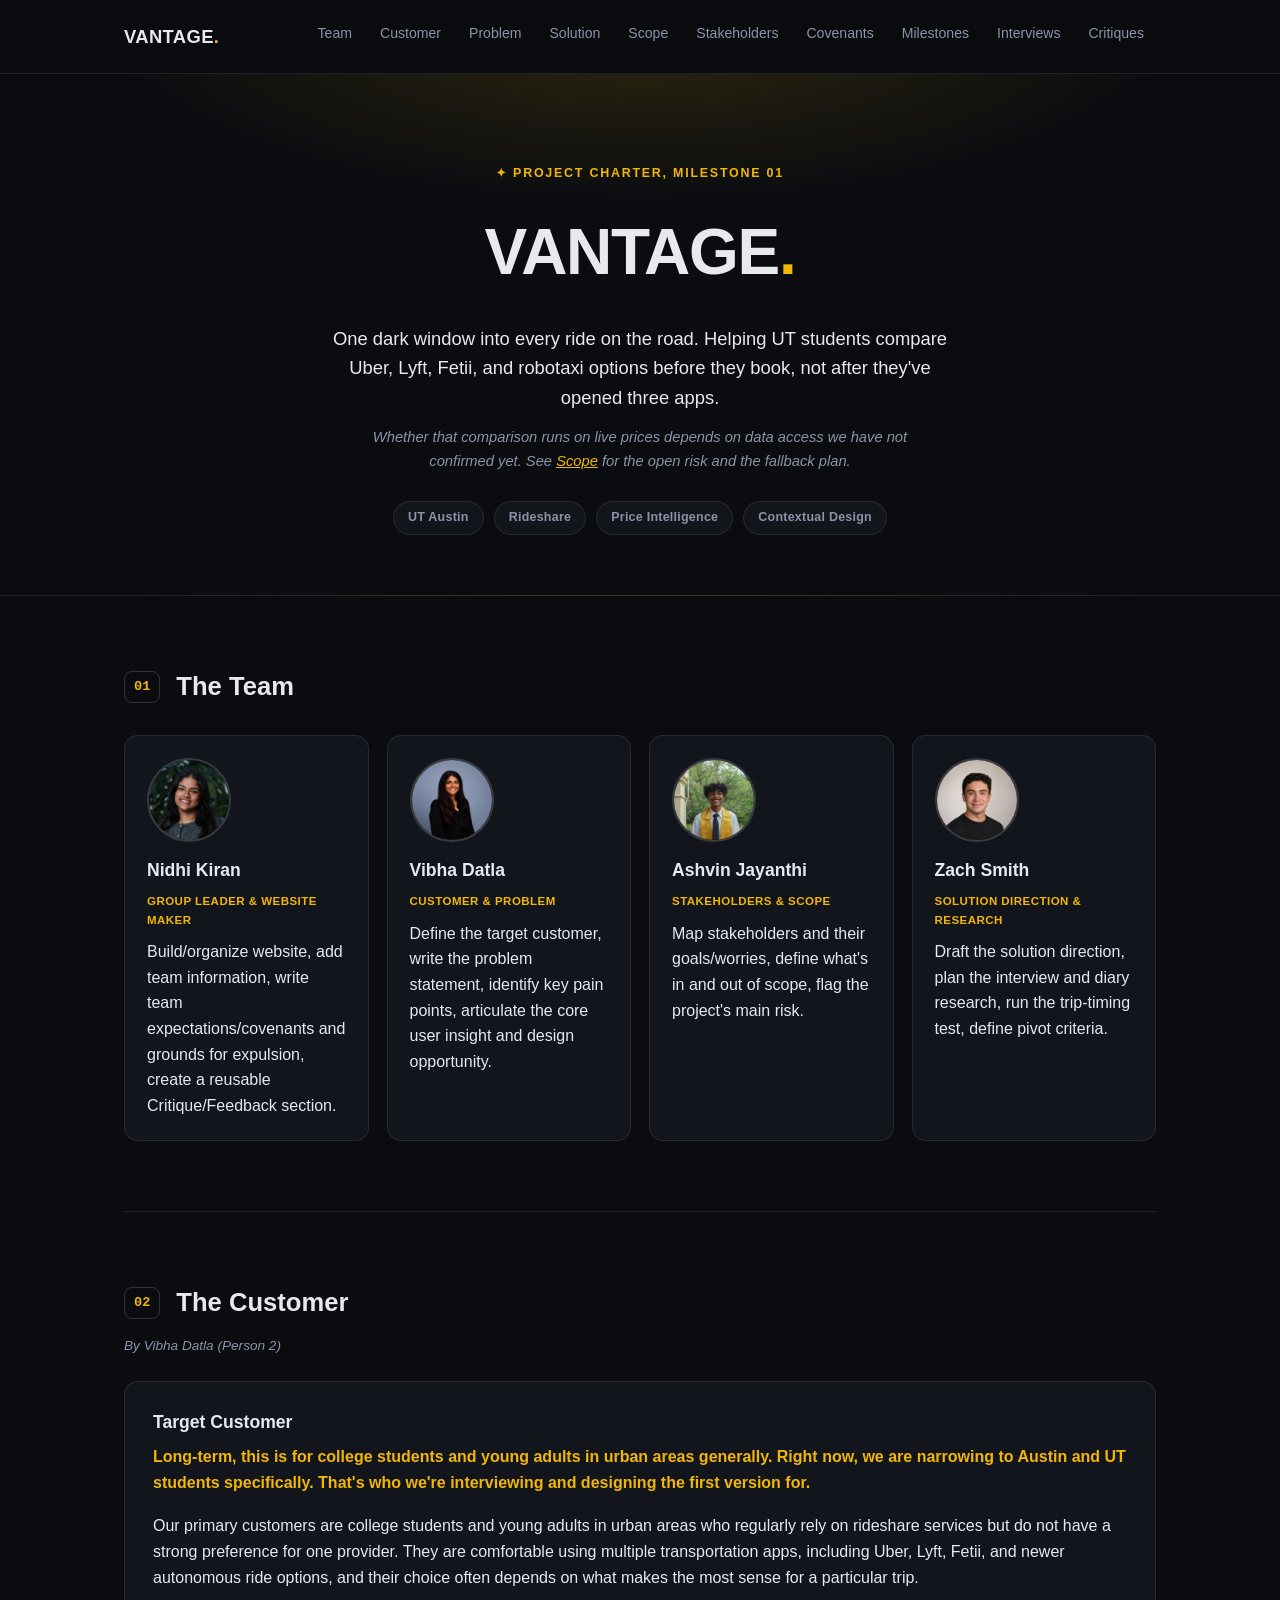
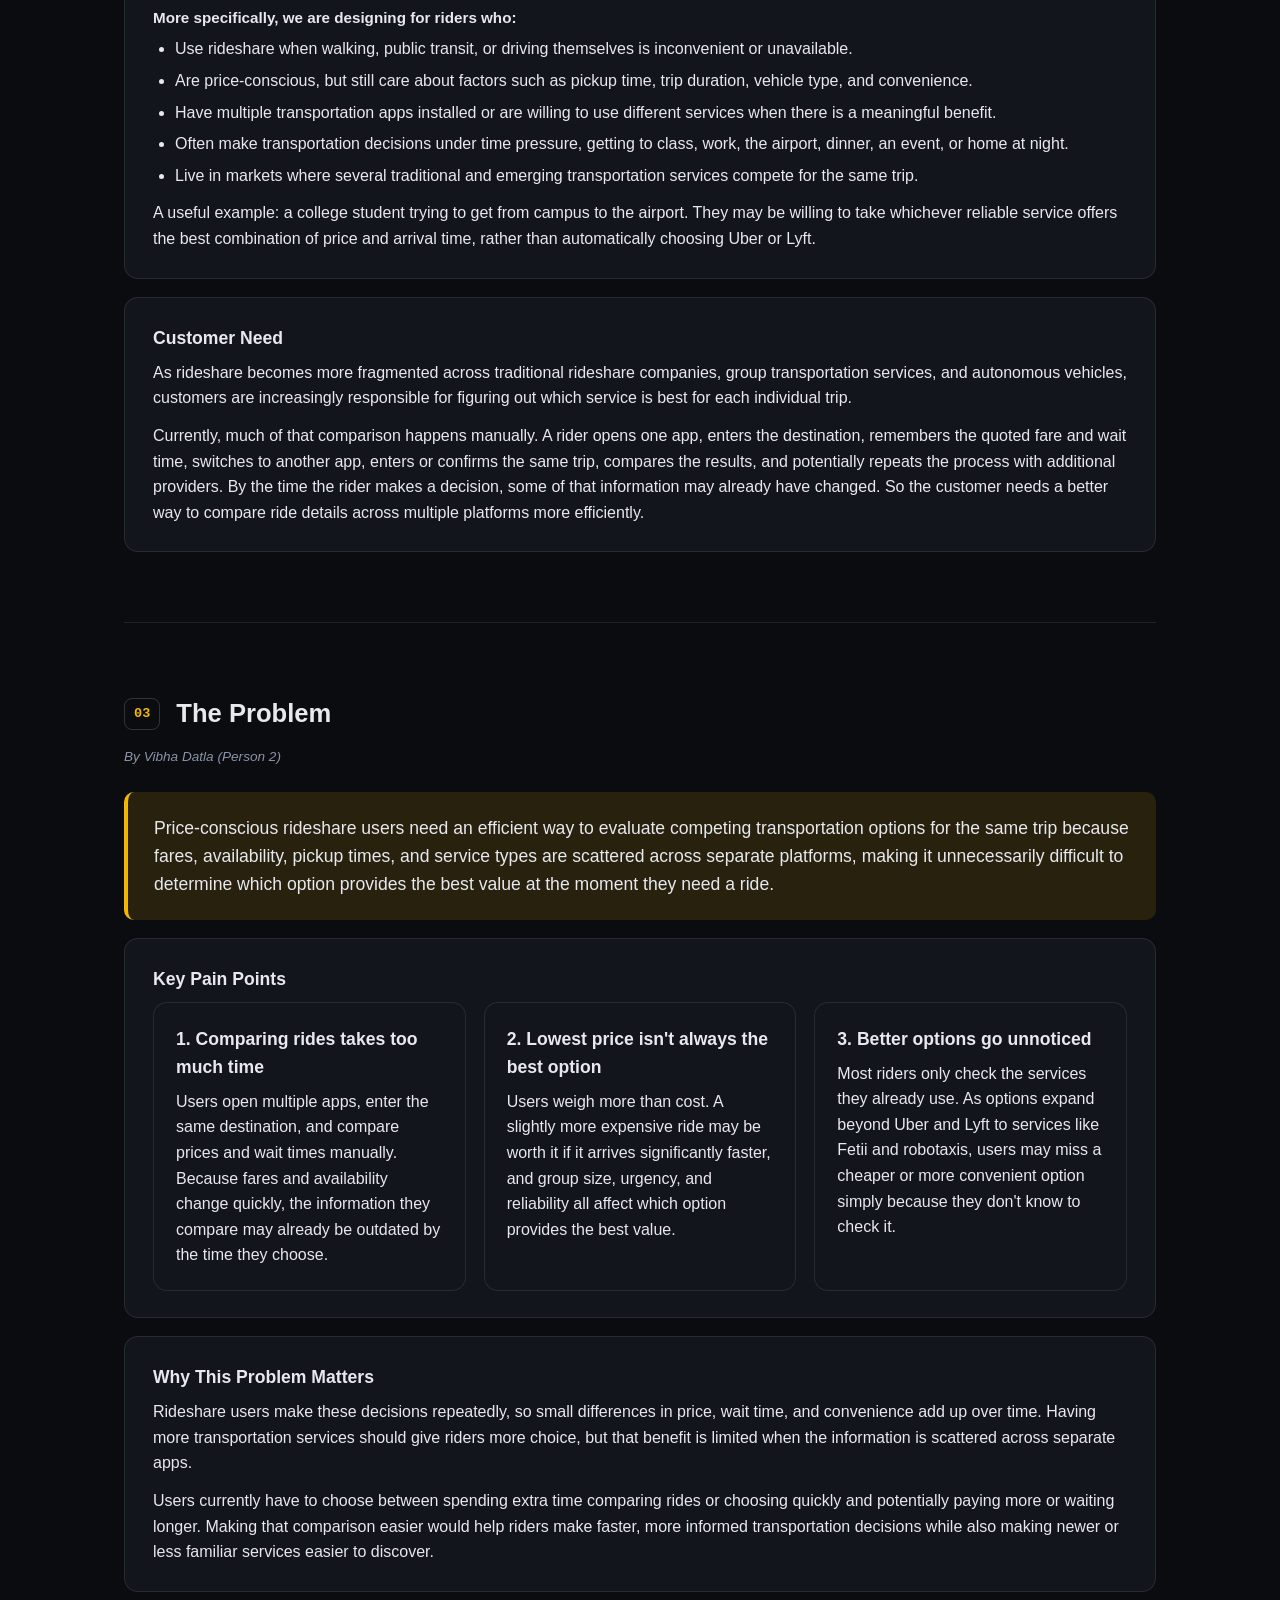
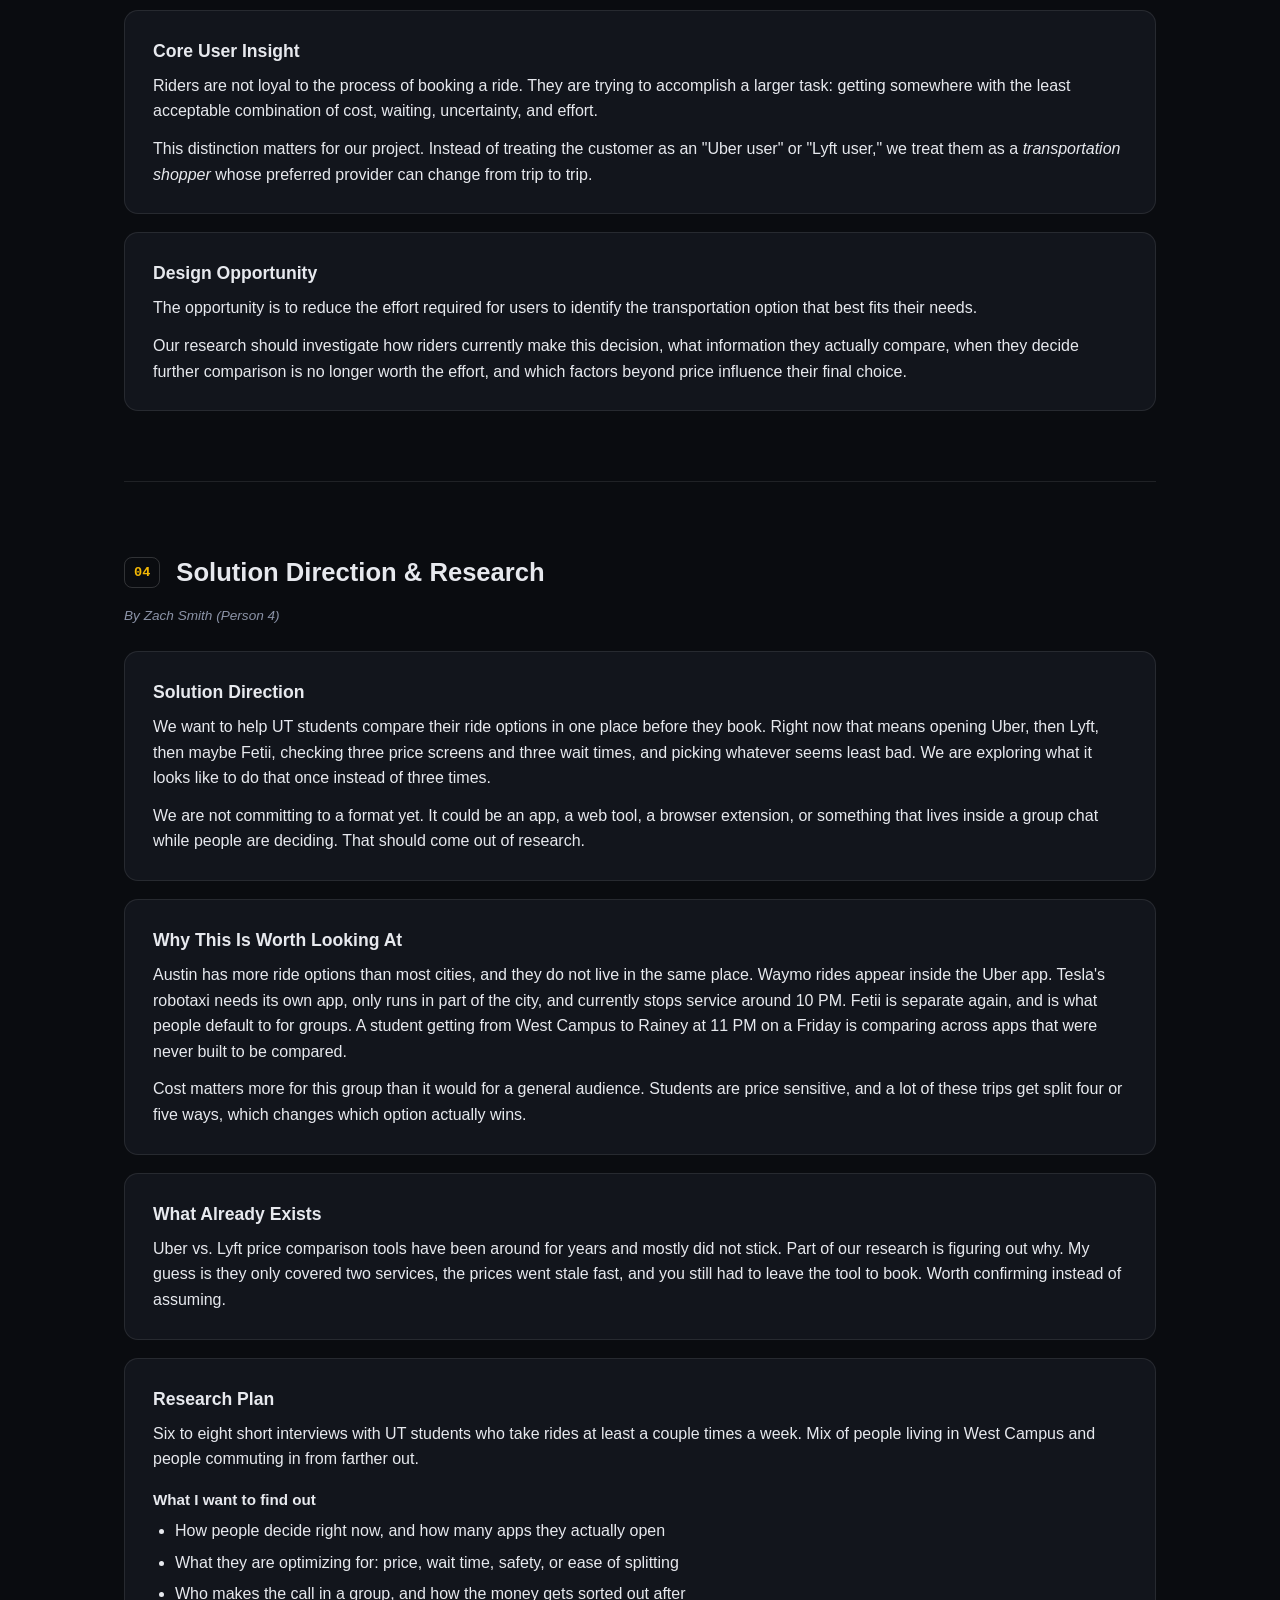
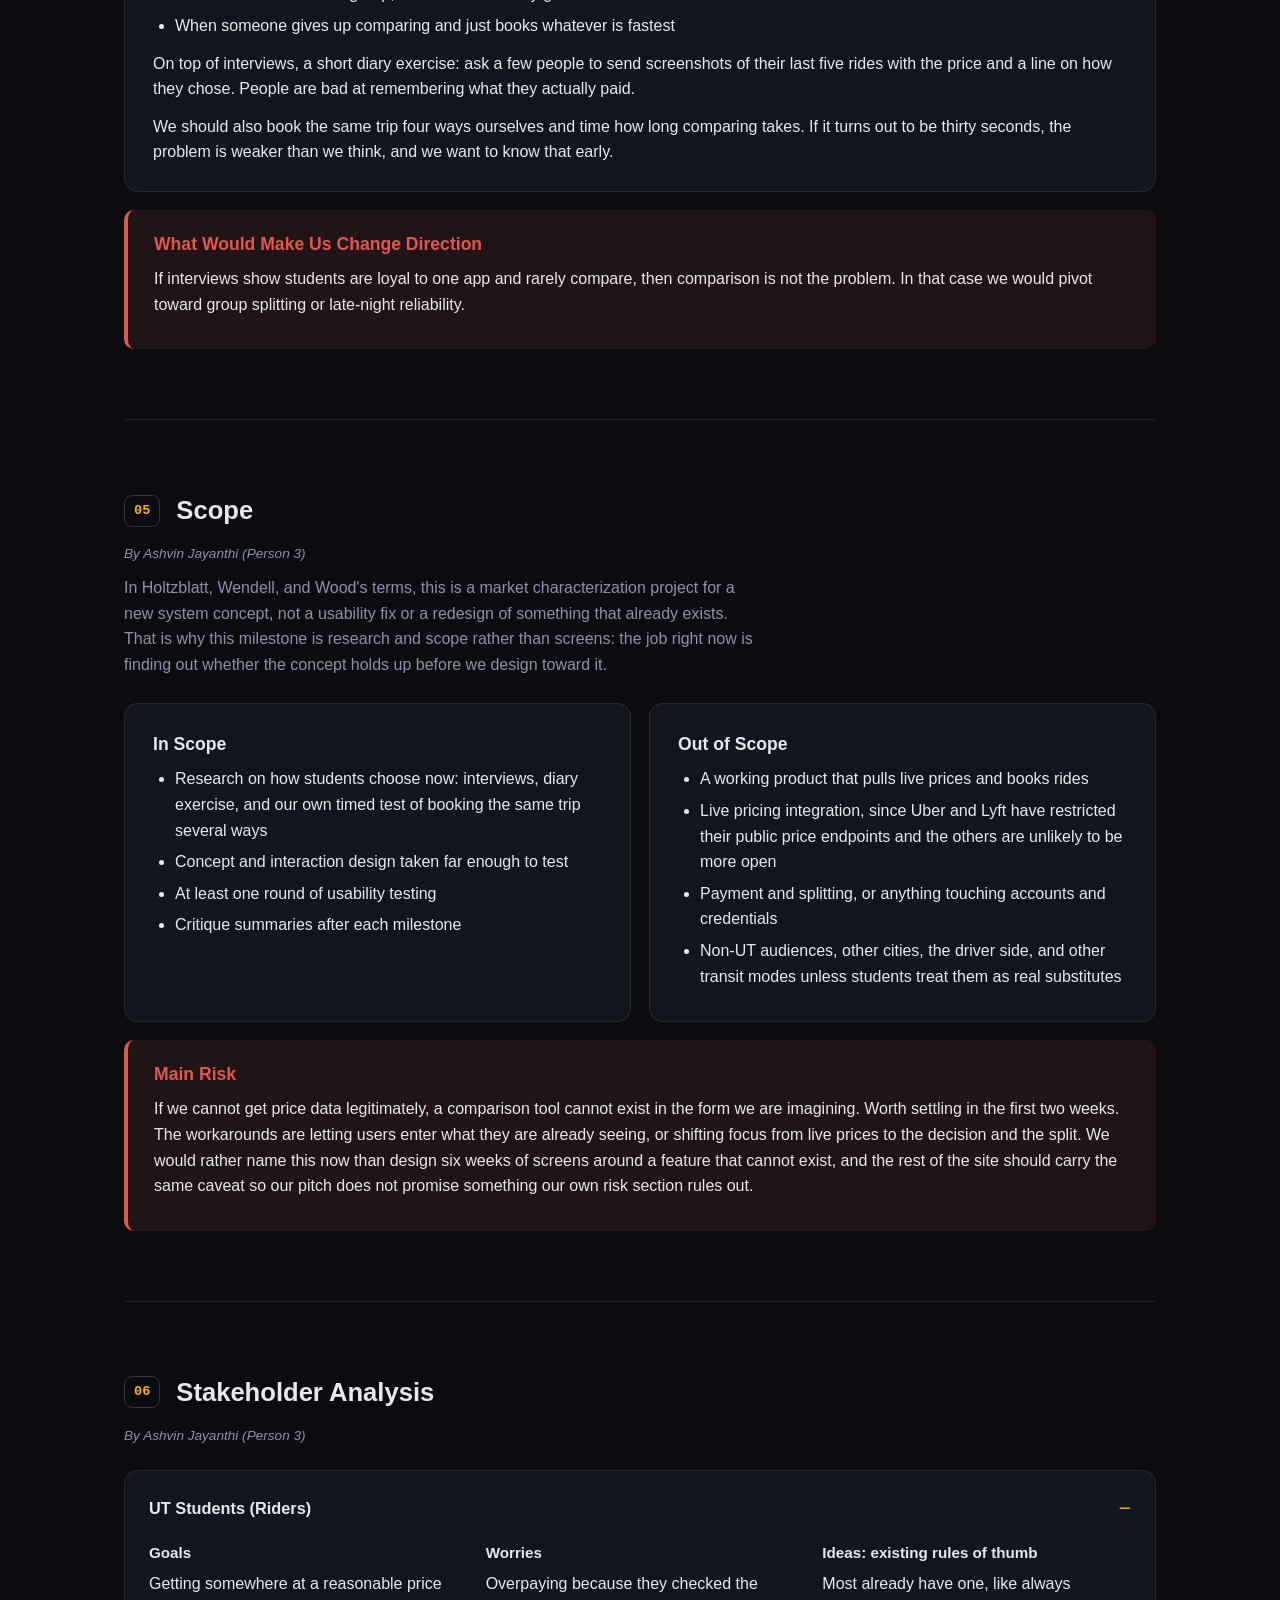
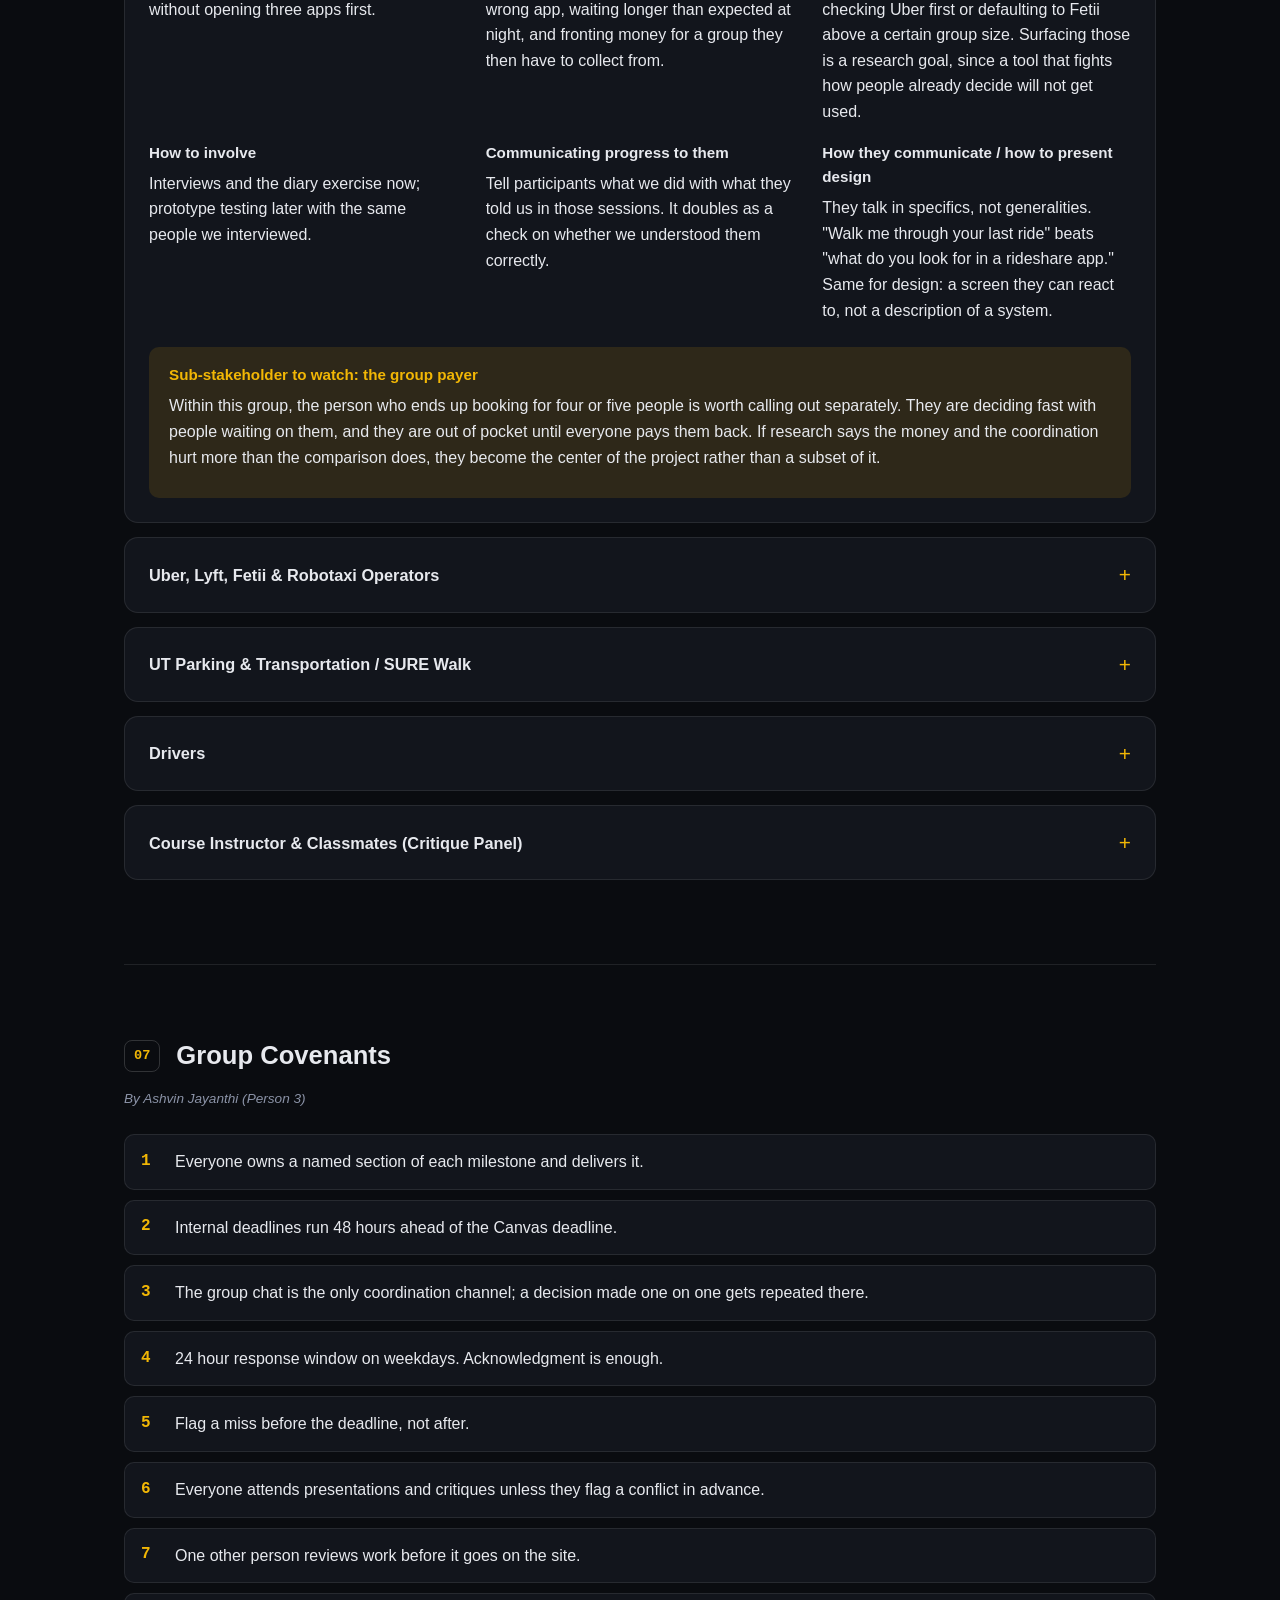
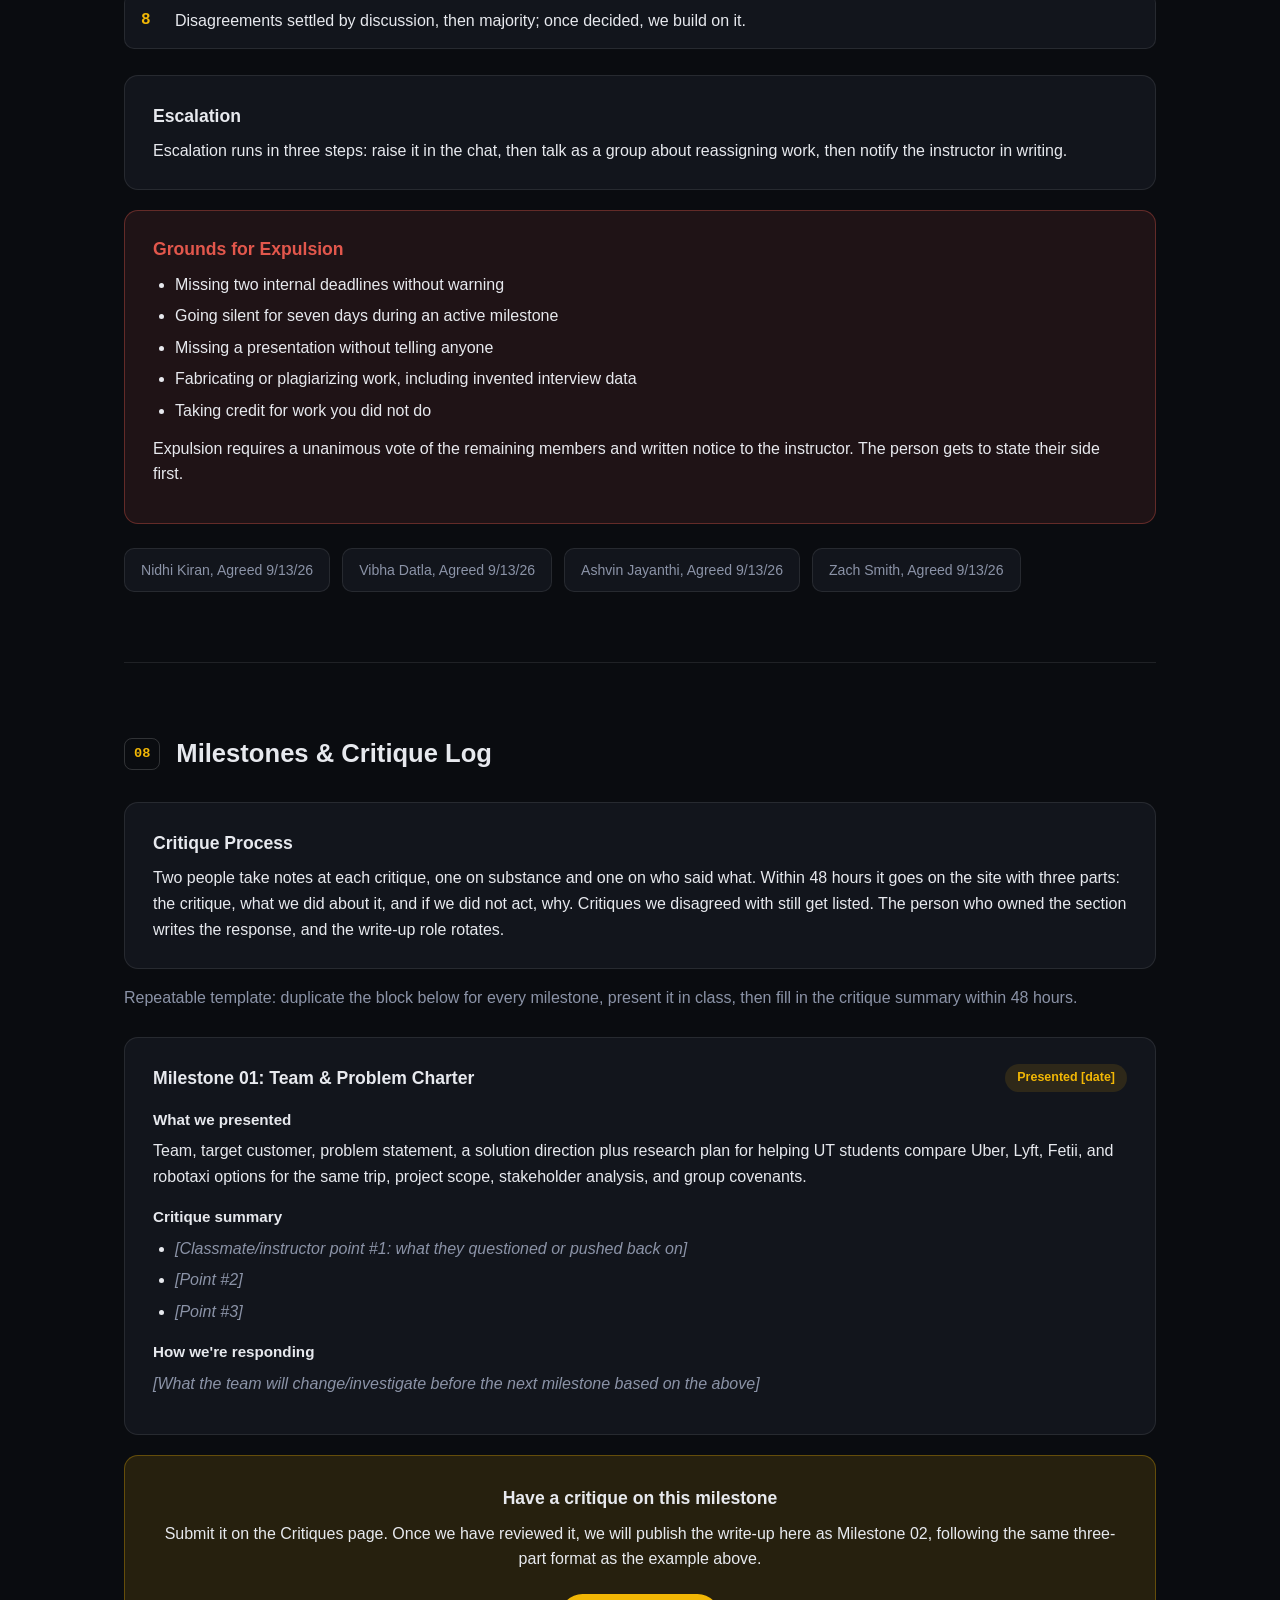
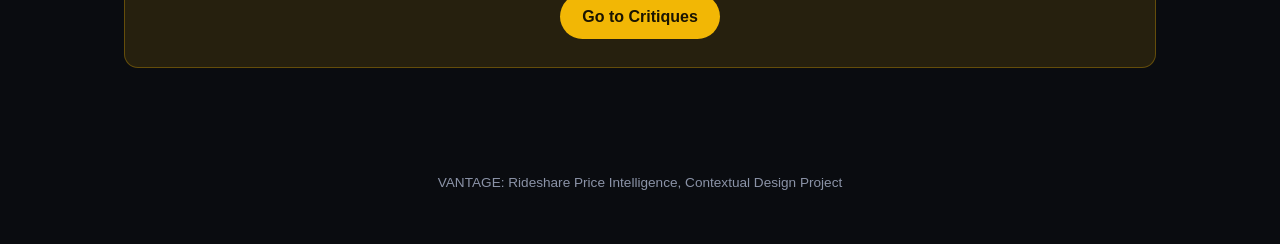
==== commit 09d31a11: "Use uploaded team photos instead of SVG avatars" ====
--- a/index.html
+++ b/index.html
@@ -46,7 +46,7 @@
     <div class="grid">
       <div class="card">
         <div class="avatar filled">
-          <img src="images/nidhi-kiran.svg" alt="Nidhi Kiran">
+          <img src="images/nidhi-kiran.png" alt="Nidhi Kiran">
         </div>
         <h3>Nidhi Kiran</h3>
         <div class="role">Group Leader &amp; Website Maker</div>
@@ -54,7 +54,7 @@
       </div>
       <div class="card">
         <div class="avatar filled">
-          <img src="images/vibha-datla.svg" alt="Vibha Datla">
+          <img src="images/vibha-datla.png" alt="Vibha Datla">
         </div>
         <h3>Vibha Datla</h3>
         <div class="role">Customer &amp; Problem</div>
@@ -62,7 +62,7 @@
       </div>
       <div class="card">
         <div class="avatar filled">
-          <img src="images/ashvin-jayanthi.svg" alt="Ashvin Jayanthi">
+          <img src="images/ashvin-jayanthi.jpg" alt="Ashvin Jayanthi">
         </div>
         <h3>Ashvin Jayanthi</h3>
         <div class="role">Stakeholders &amp; Scope</div>
@@ -70,7 +70,7 @@
       </div>
       <div class="card">
         <div class="avatar filled">
-          <img src="images/zach-smith.svg" alt="Zach Smith">
+          <img src="images/zach-smith.jpg" alt="Zach Smith">
         </div>
         <h3>Zach Smith</h3>
         <div class="role">Solution Direction &amp; Research</div>
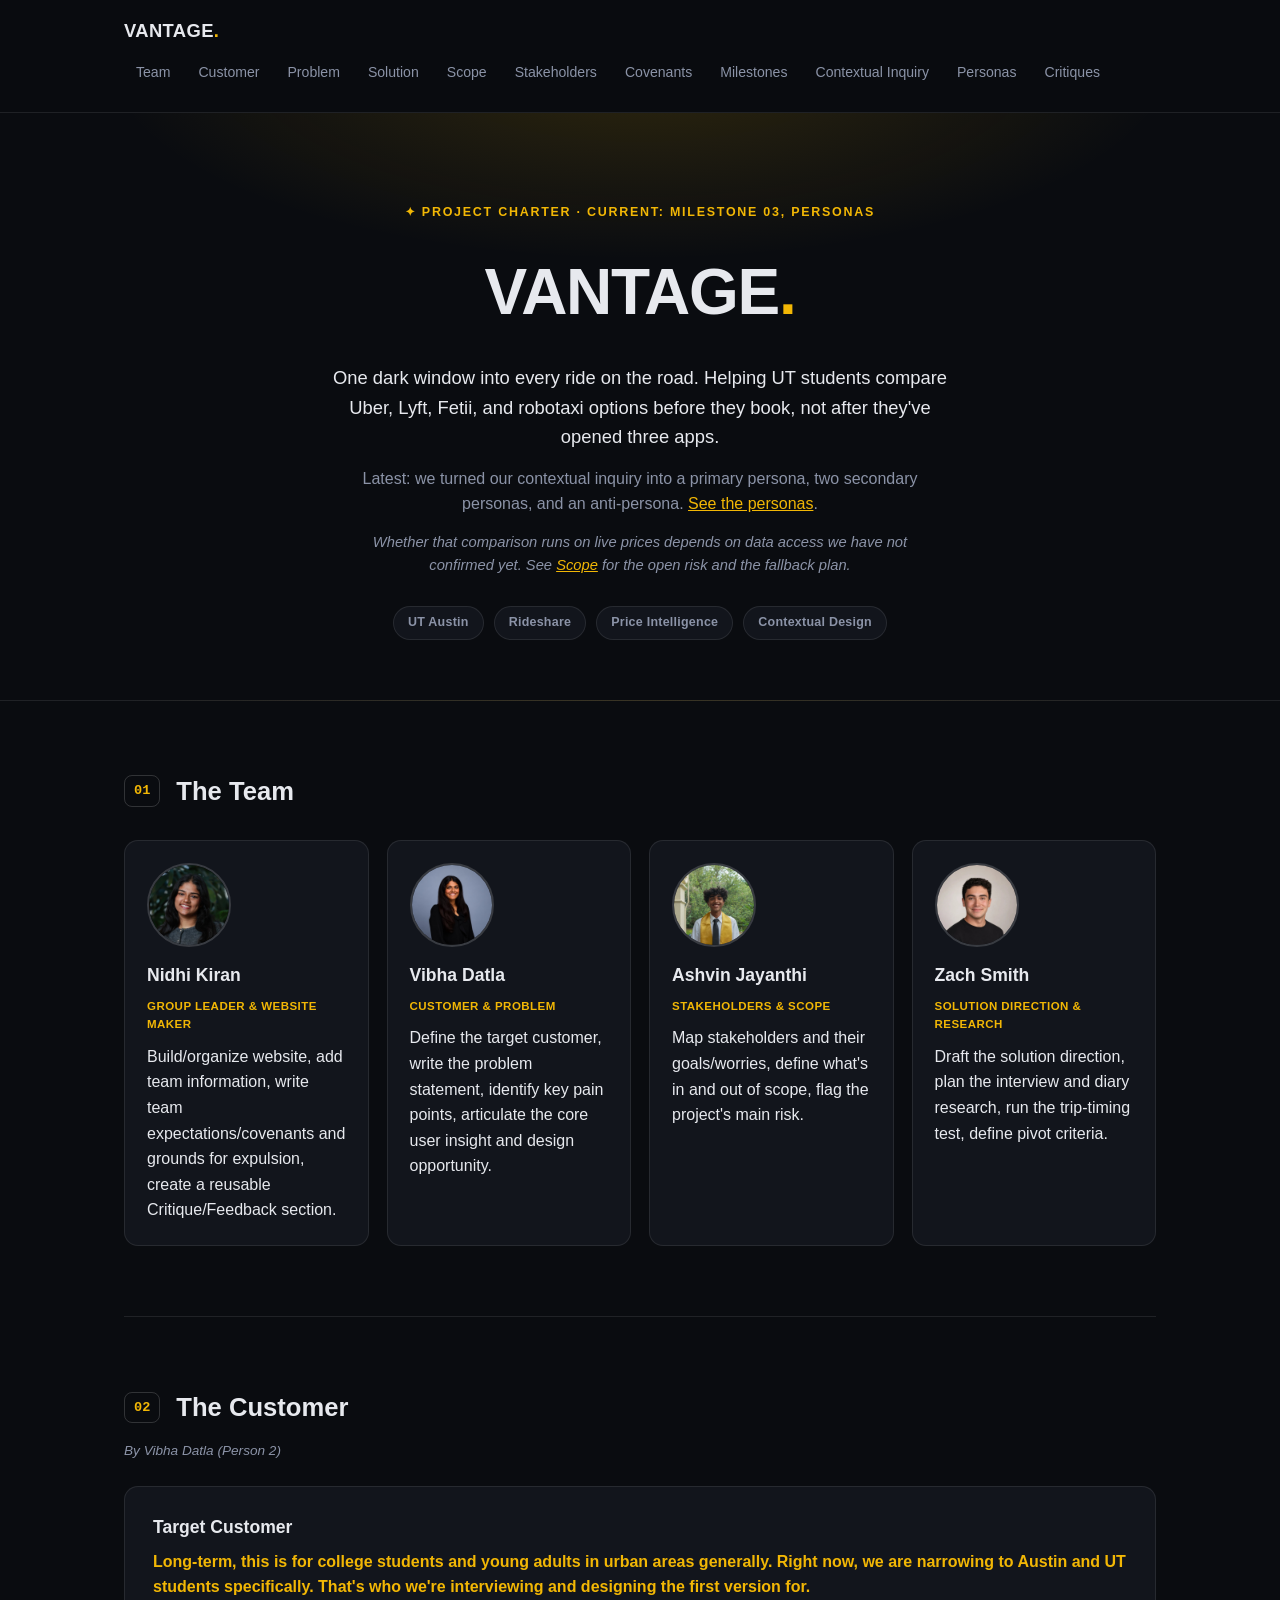
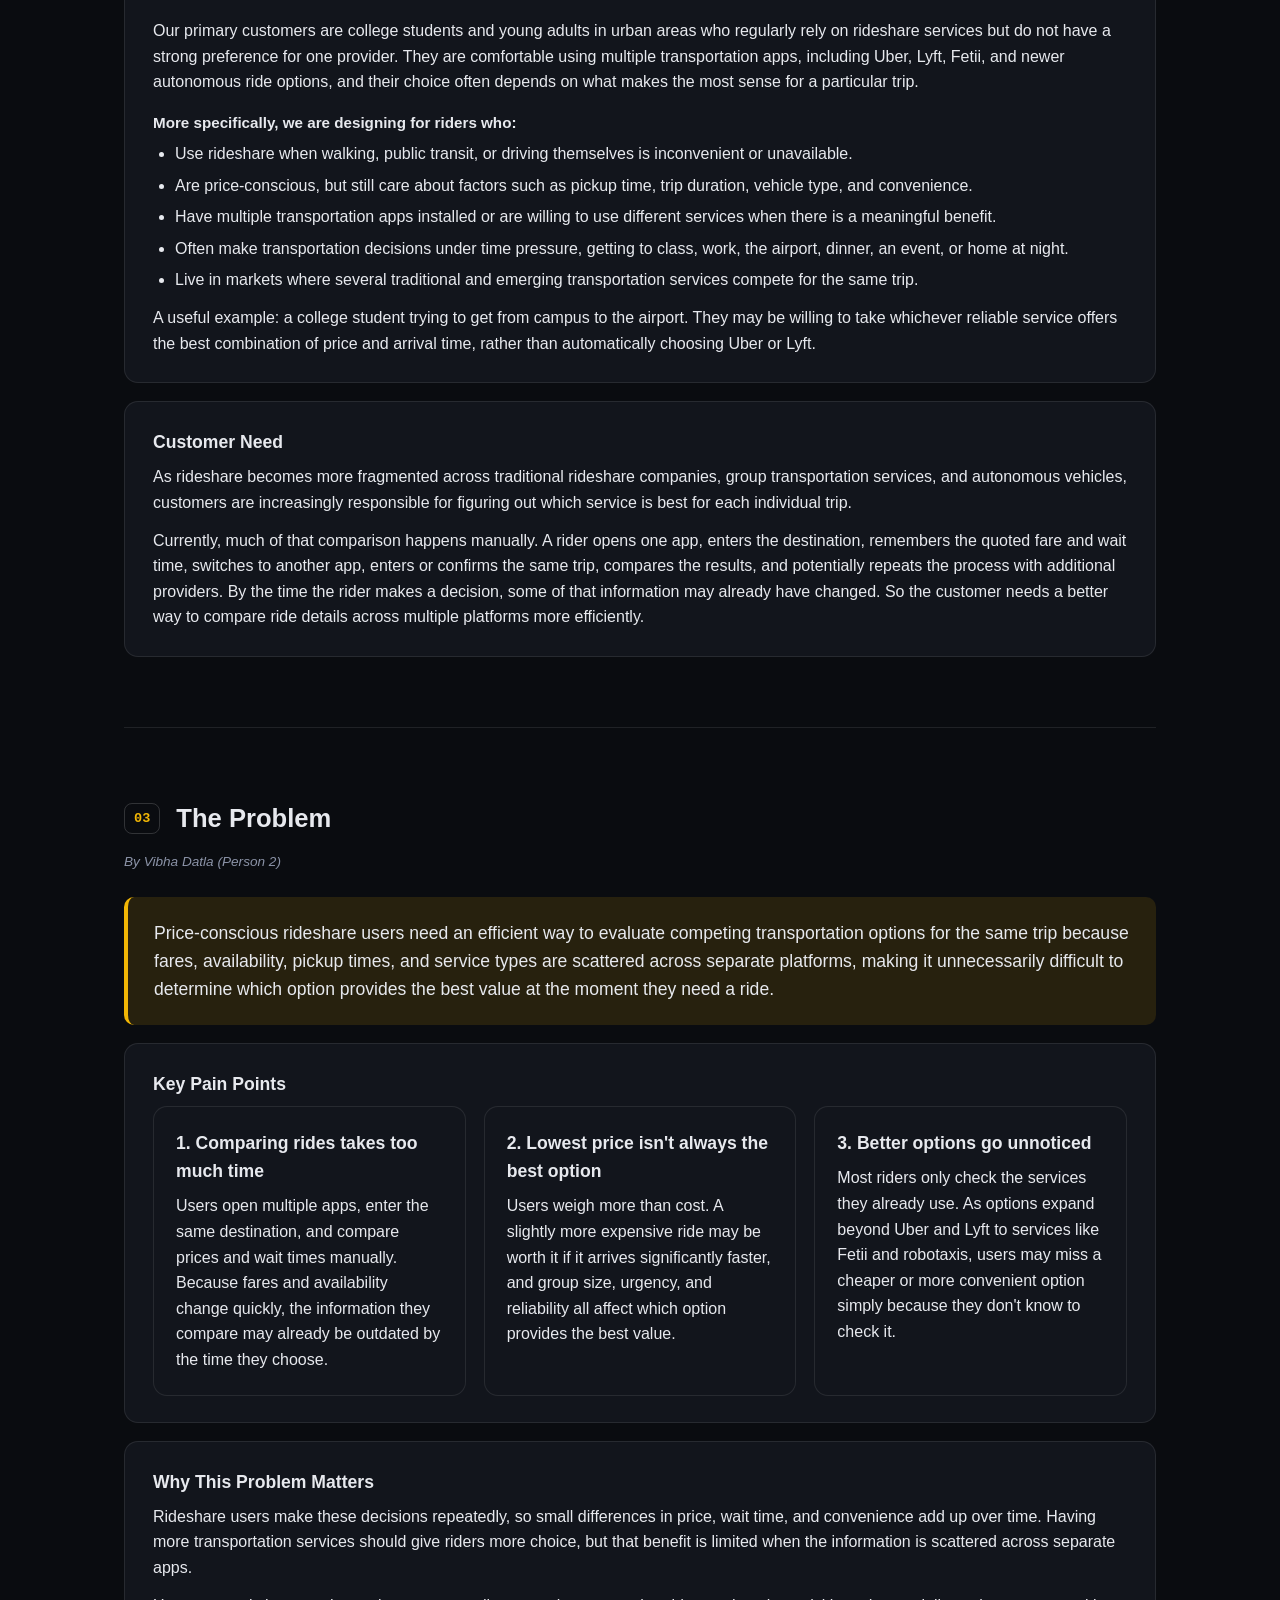
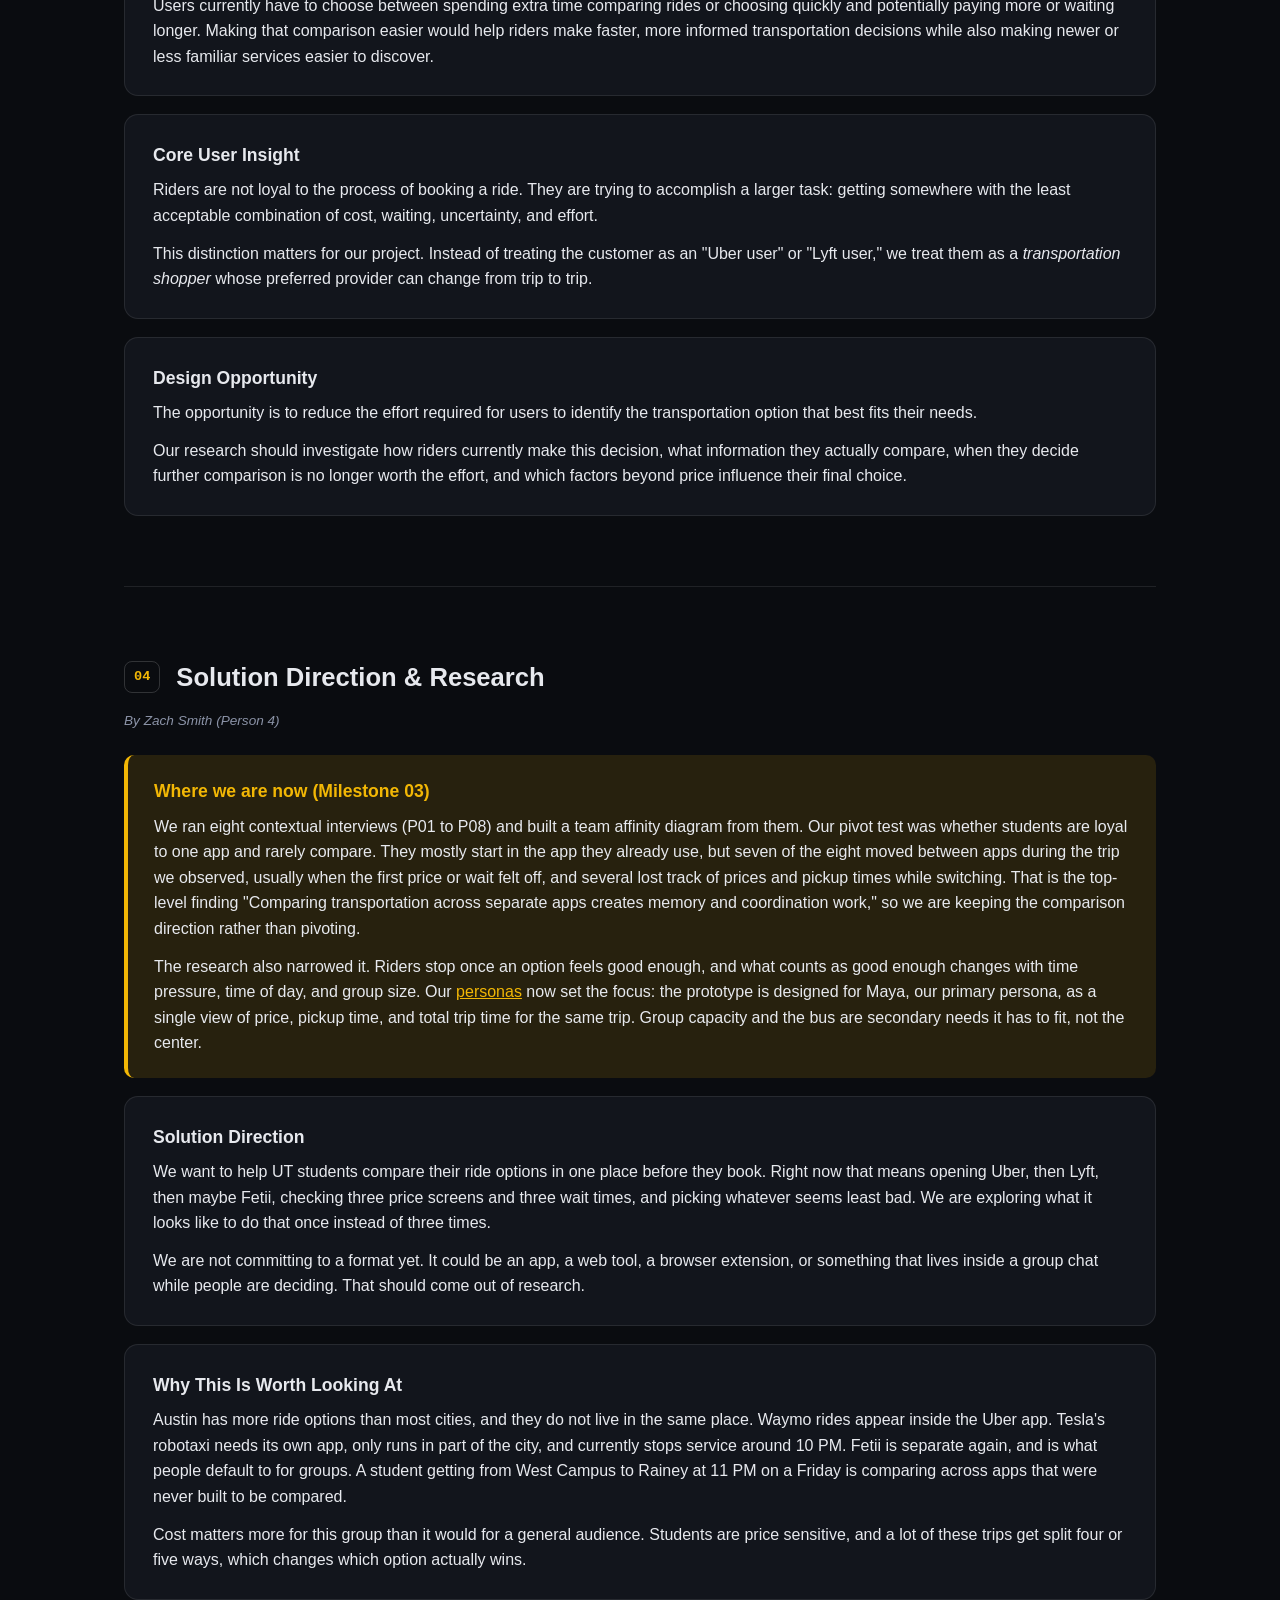
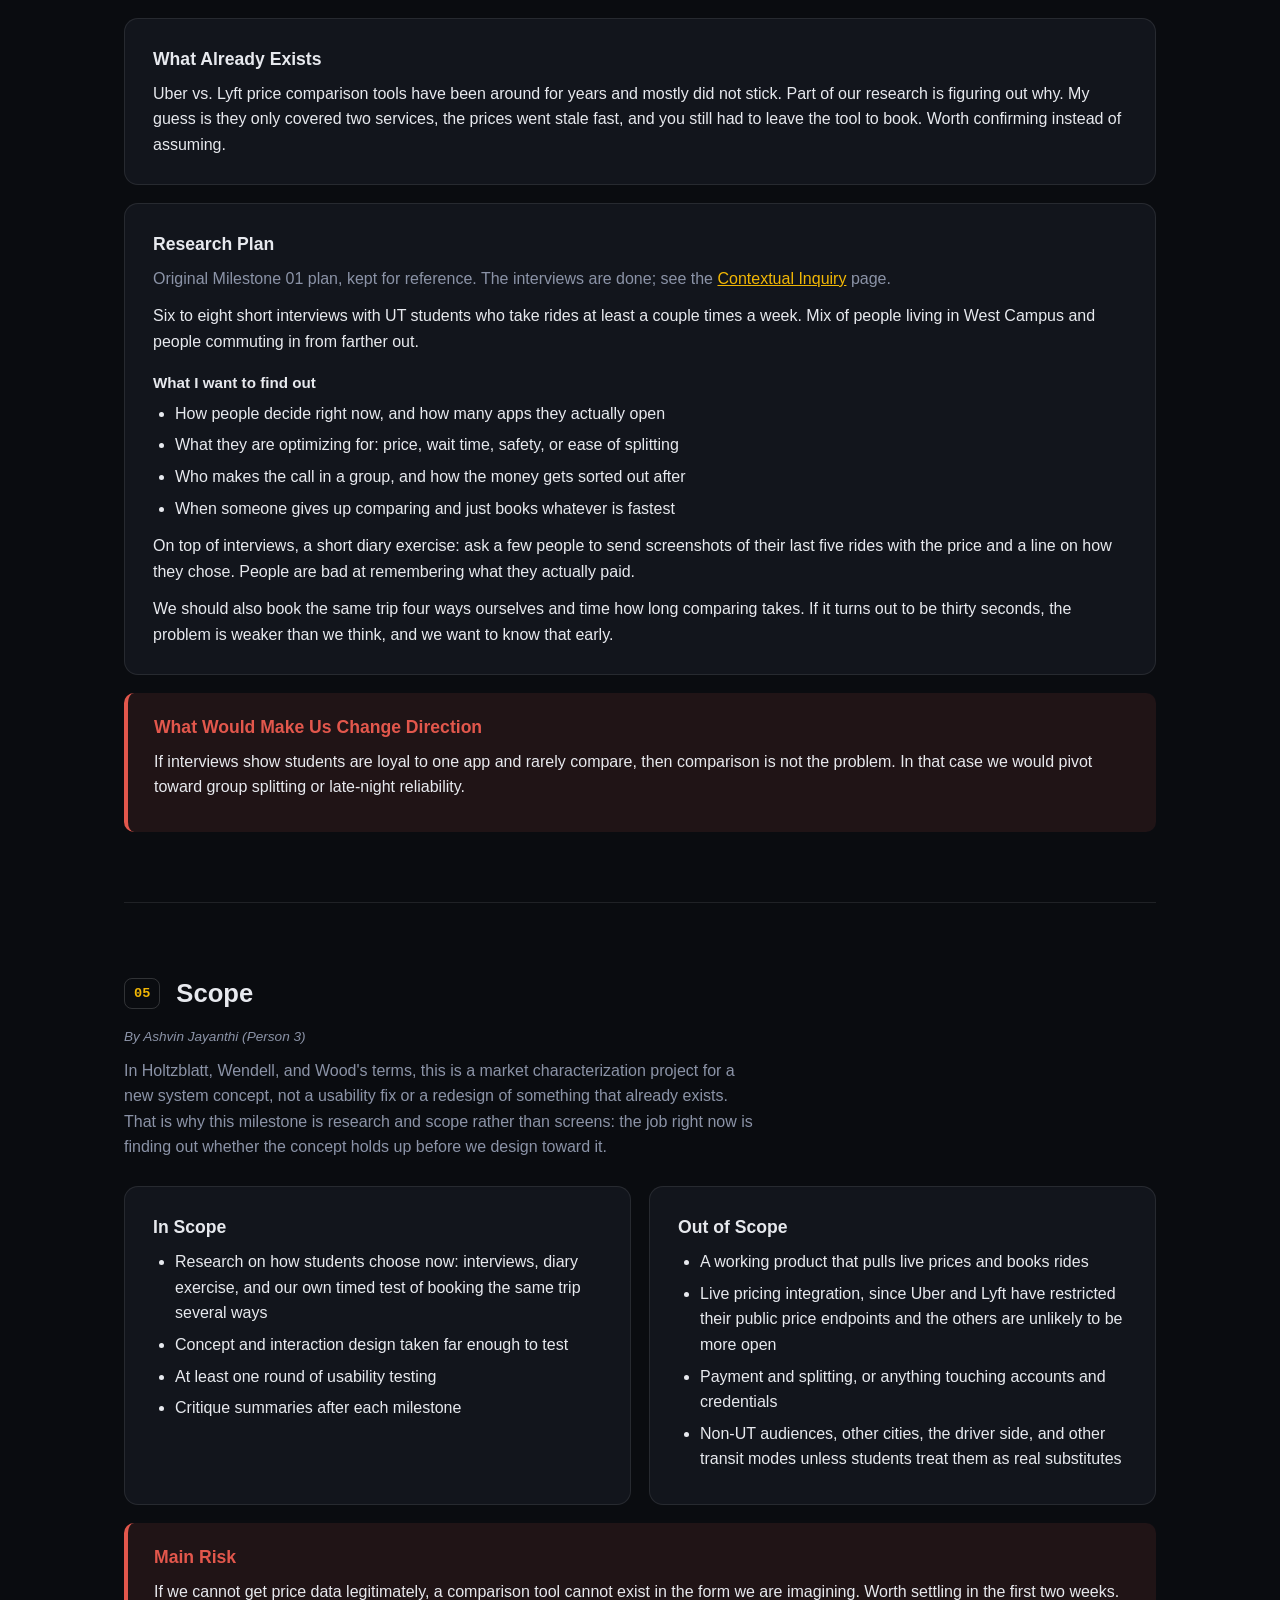
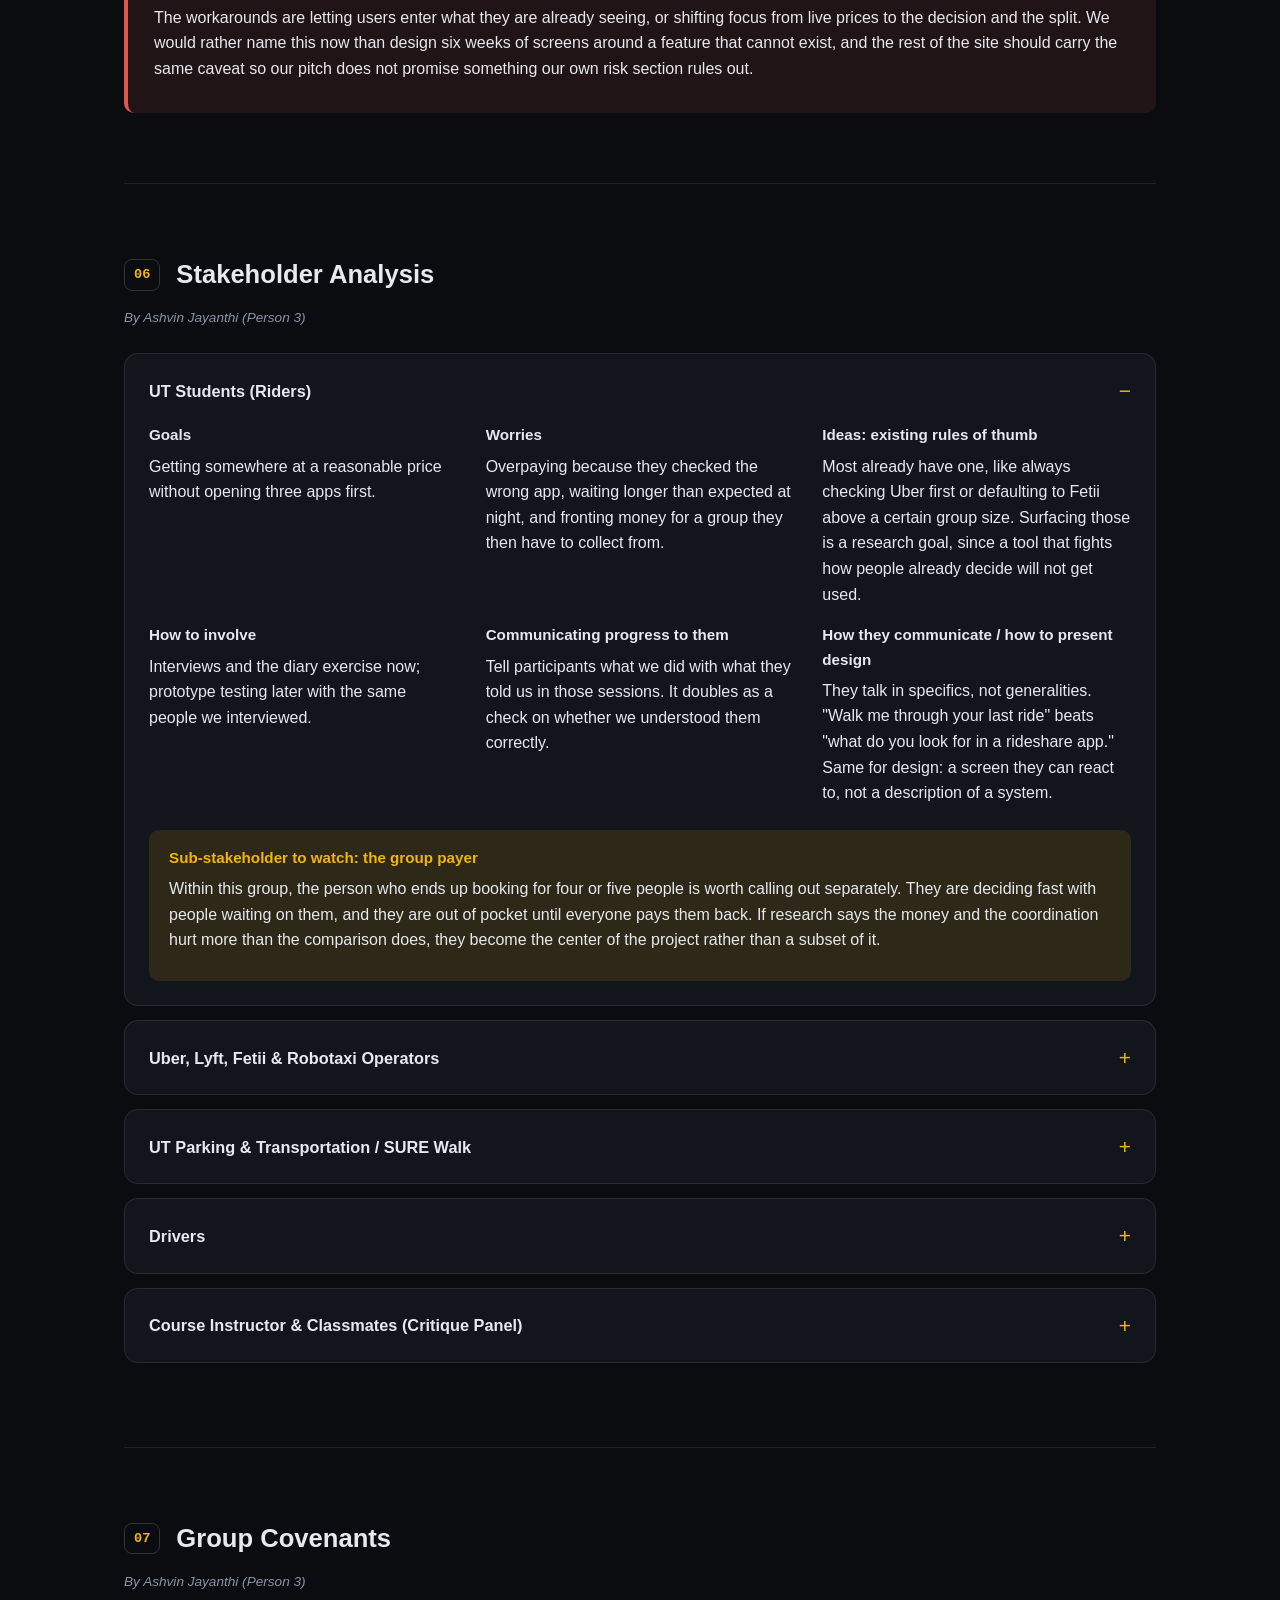
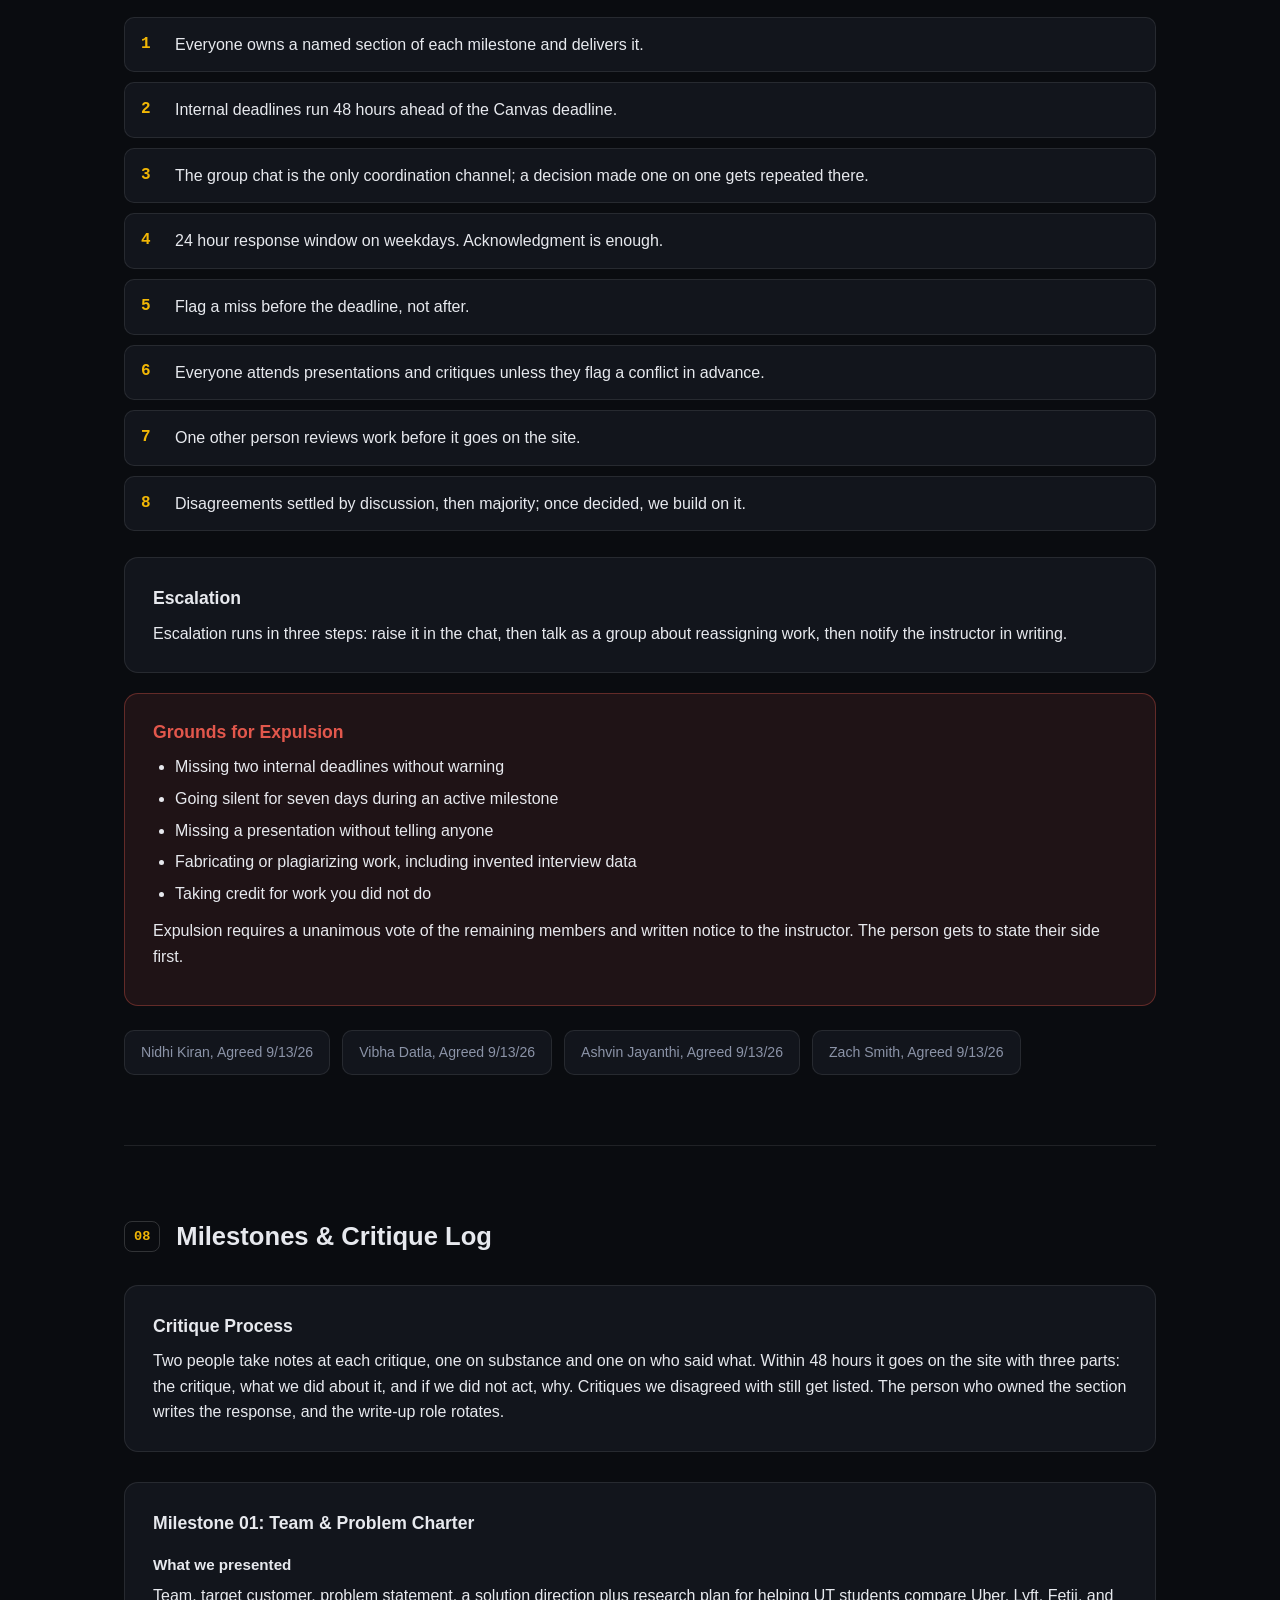
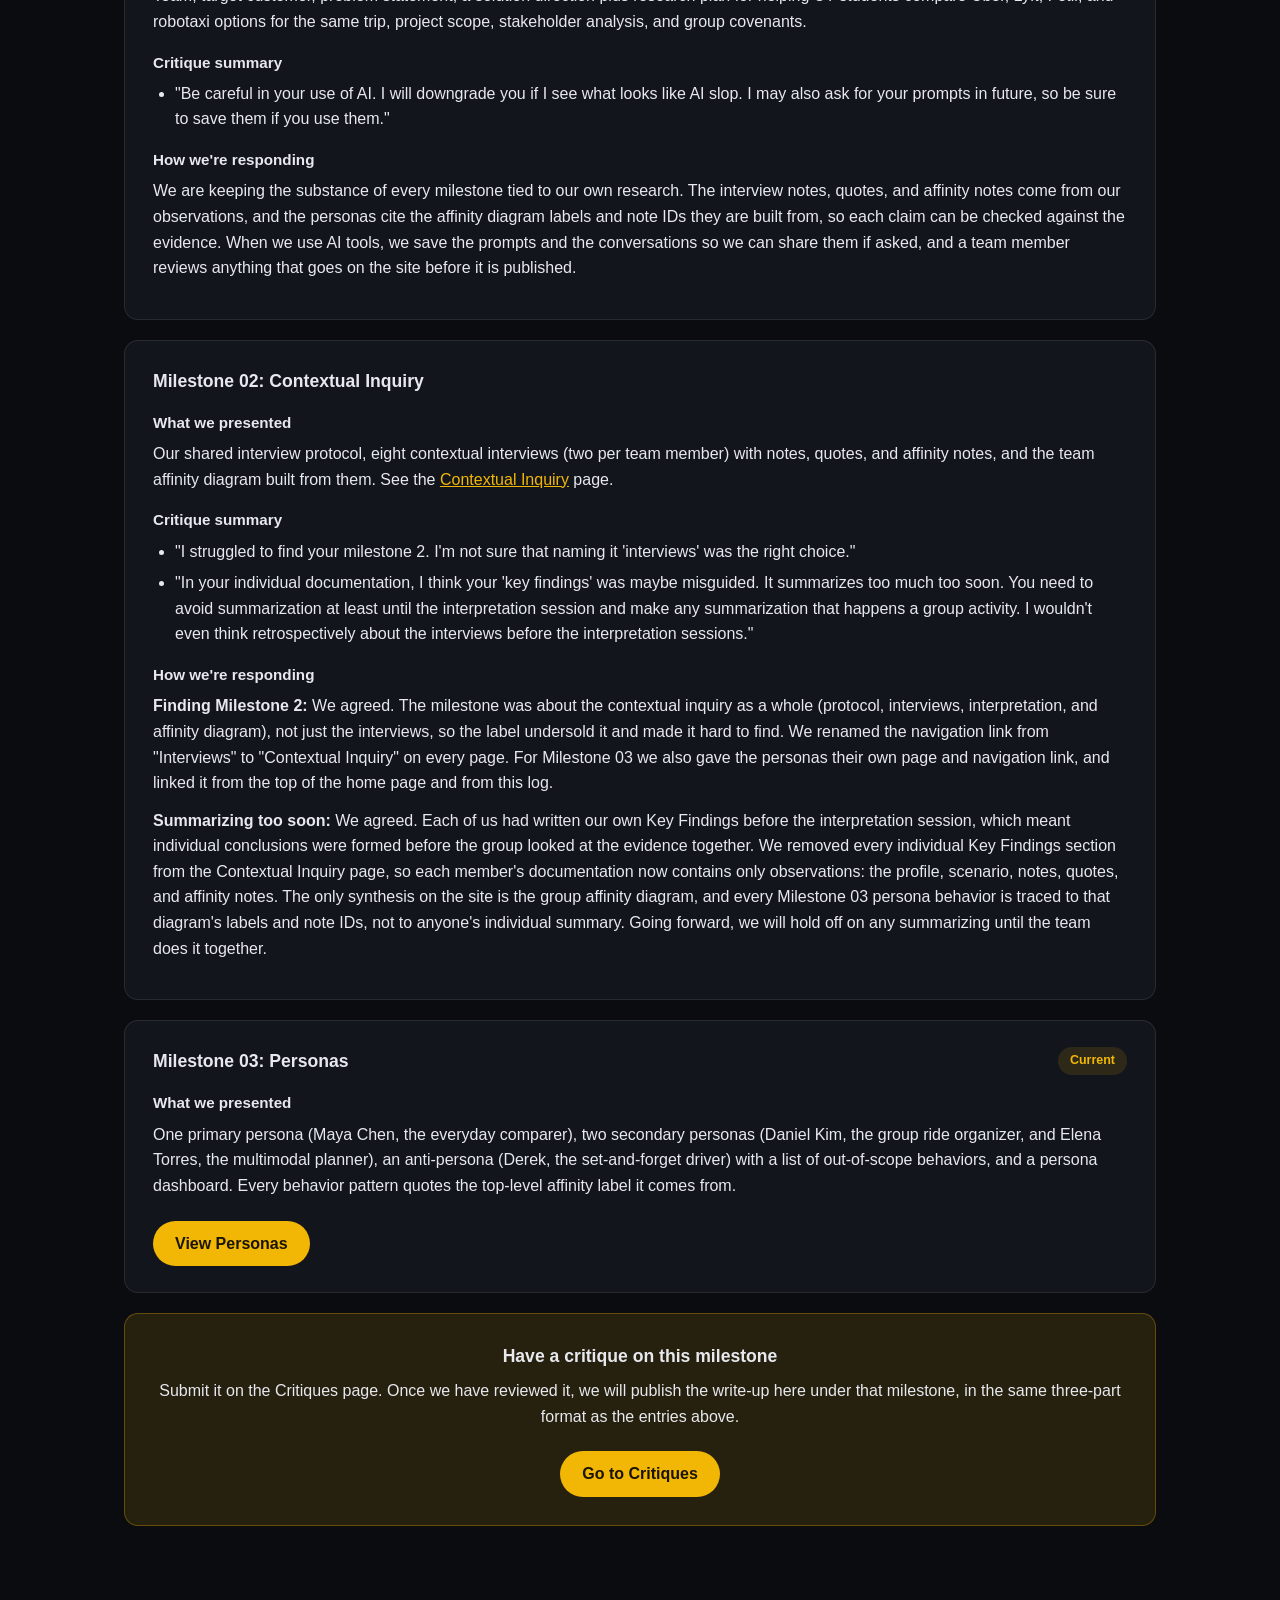
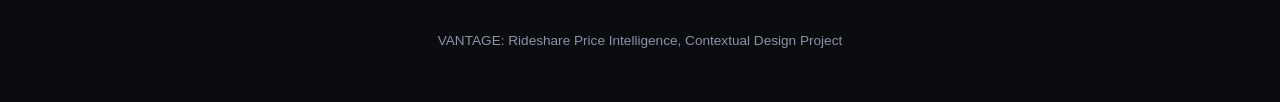
==== commit ea92f146: "Add Milestone 3 personas and update site for current milestone - New personas page: primary, two sec" ====
--- a/index.html
+++ b/index.html
@@ -20,16 +20,18 @@
       <li><a href="#stakeholders">Stakeholders</a></li>
       <li><a href="#covenants">Covenants</a></li>
       <li><a href="#milestones">Milestones</a></li>
-      <li><a href="interviews.html">Interviews</a></li>
+      <li><a href="interviews.html">Contextual Inquiry</a></li>
+      <li><a href="personas.html">Personas</a></li>
       <li><a href="critiques.html">Critiques</a></li>
     </ul>
   </div>
 </nav>
 
 <header class="hero">
-  <div class="eyebrow">✦ Project Charter, Milestone 01</div>
+  <div class="eyebrow">✦ Project Charter · Current: Milestone 03, Personas</div>
   <h1>VANTAGE<span>.</span></h1>
   <p class="tagline">One dark window into every ride on the road. Helping UT students compare Uber, Lyft, Fetii, and robotaxi options before they book, not after they've opened three apps.</p>
+  <p class="tagline" style="font-size:1rem; color:var(--text-dim);">Latest: we turned our contextual inquiry into a primary persona, two secondary personas, and an anti-persona. <a href="personas.html">See the personas</a>.</p>
   <p class="caveat">Whether that comparison runs on live prices depends on data access we have not confirmed yet. See <a href="#scope">Scope</a> for the open risk and the fallback plan.</p>
   <div class="badge-row">
     <span class="badge">UT Austin</span>
@@ -155,6 +157,12 @@
     <div class="sec-head"><span class="sec-num">04</span><h2>Solution Direction &amp; Research</h2></div>
     <div class="attrib">By Zach Smith (Person 4)</div>
     <div class="stack">
+      <div class="callout" style="font-size:1rem; font-weight:400;">
+        <h3 style="color:var(--accent);">Where we are now (Milestone 03)</h3>
+        <p>We ran eight contextual interviews (P01 to P08) and built a team affinity diagram from them. Our pivot test was whether students are loyal to one app and rarely compare. They mostly start in the app they already use, but seven of the eight moved between apps during the trip we observed, usually when the first price or wait felt off, and several lost track of prices and pickup times while switching. That is the top-level finding "Comparing transportation across separate apps creates memory and coordination work," so we are keeping the comparison direction rather than pivoting.</p>
+        <p style="margin-bottom:0;">The research also narrowed it. Riders stop once an option feels good enough, and what counts as good enough changes with time pressure, time of day, and group size. Our <a href="personas.html">personas</a> now set the focus: the prototype is designed for Maya, our primary persona, as a single view of price, pickup time, and total trip time for the same trip. Group capacity and the bus are secondary needs it has to fit, not the center.</p>
+      </div>
+
       <div class="panel">
         <h3>Solution Direction</h3>
         <p>We want to help UT students compare their ride options in one place before they book. Right now that means opening Uber, then Lyft, then maybe Fetii, checking three price screens and three wait times, and picking whatever seems least bad. We are exploring what it looks like to do that once instead of three times.</p>
@@ -174,6 +182,7 @@
 
       <div class="panel">
         <h3>Research Plan</h3>
+        <p class="placeholder" style="font-style:normal;">Original Milestone 01 plan, kept for reference. The interviews are done; see the <a href="interviews.html">Contextual Inquiry</a> page.</p>
         <p>Six to eight short interviews with UT students who take rides at least a couple times a week. Mix of people living in West Campus and people commuting in from farther out.</p>
         <h4>What I want to find out</h4>
         <ul>
@@ -337,28 +346,50 @@
       <p style="margin-bottom:0;">Two people take notes at each critique, one on substance and one on who said what. Within 48 hours it goes on the site with three parts: the critique, what we did about it, and if we did not act, why. Critiques we disagreed with still get listed. The person who owned the section writes the response, and the write-up role rotates.</p>
     </div>
 
-    <p style="color:var(--text-dim); margin-top:-14px; margin-bottom:26px;">Repeatable template: duplicate the block below for every milestone, present it in class, then fill in the critique summary within 48 hours.</p>
 
     <div class="milestone">
       <div class="m-head">
         <h3>Milestone 01: Team &amp; Problem Charter</h3>
-        <span class="m-status">Presented [date]</span>
       </div>
       <h4>What we presented</h4>
       <p>Team, target customer, problem statement, a solution direction plus research plan for helping UT students compare Uber, Lyft, Fetii, and robotaxi options for the same trip, project scope, stakeholder analysis, and group covenants.</p>
       <h4>Critique summary</h4>
       <ul>
-        <li><span class="placeholder">[Classmate/instructor point #1: what they questioned or pushed back on]</span></li>
-        <li><span class="placeholder">[Point #2]</span></li>
-        <li><span class="placeholder">[Point #3]</span></li>
+        <li>"Be careful in your use of AI. I will downgrade you if I see what looks like AI slop. I may also ask for your prompts in future, so be sure to save them if you use them."</li>
       </ul>
       <h4>How we're responding</h4>
-      <p><span class="placeholder">[What the team will change/investigate before the next milestone based on the above]</span></p>
+      <p>We are keeping the substance of every milestone tied to our own research. The interview notes, quotes, and affinity notes come from our observations, and the personas cite the affinity diagram labels and note IDs they are built from, so each claim can be checked against the evidence. When we use AI tools, we save the prompts and the conversations so we can share them if asked, and a team member reviews anything that goes on the site before it is published.</p>
+    </div>
+
+    <div class="milestone">
+      <div class="m-head">
+        <h3>Milestone 02: Contextual Inquiry</h3>
+      </div>
+      <h4>What we presented</h4>
+      <p>Our shared interview protocol, eight contextual interviews (two per team member) with notes, quotes, and affinity notes, and the team affinity diagram built from them. See the <a href="interviews.html">Contextual Inquiry</a> page.</p>
+      <h4>Critique summary</h4>
+      <ul>
+        <li>"I struggled to find your milestone 2. I'm not sure that naming it 'interviews' was the right choice."</li>
+        <li>"In your individual documentation, I think your 'key findings' was maybe misguided. It summarizes too much too soon. You need to avoid summarization at least until the interpretation session and make any summarization that happens a group activity. I wouldn't even think retrospectively about the interviews before the interpretation sessions."</li>
+      </ul>
+      <h4>How we're responding</h4>
+      <p><strong>Finding Milestone 2:</strong> We agreed. The milestone was about the contextual inquiry as a whole (protocol, interviews, interpretation, and affinity diagram), not just the interviews, so the label undersold it and made it hard to find. We renamed the navigation link from "Interviews" to "Contextual Inquiry" on every page. For Milestone 03 we also gave the personas their own page and navigation link, and linked it from the top of the home page and from this log.</p>
+      <p><strong>Summarizing too soon:</strong> We agreed. Each of us had written our own Key Findings before the interpretation session, which meant individual conclusions were formed before the group looked at the evidence together. We removed every individual Key Findings section from the Contextual Inquiry page, so each member's documentation now contains only observations: the profile, scenario, notes, quotes, and affinity notes. The only synthesis on the site is the group affinity diagram, and every Milestone 03 persona behavior is traced to that diagram's labels and note IDs, not to anyone's individual summary. Going forward, we will hold off on any summarizing until the team does it together.</p>
+    </div>
+
+    <div class="milestone" id="milestone-03">
+      <div class="m-head">
+        <h3>Milestone 03: Personas</h3>
+        <span class="m-status">Current</span>
+      </div>
+      <h4>What we presented</h4>
+      <p>One primary persona (Maya Chen, the everyday comparer), two secondary personas (Daniel Kim, the group ride organizer, and Elena Torres, the multimodal planner), an anti-persona (Derek, the set-and-forget driver) with a list of out-of-scope behaviors, and a persona dashboard. Every behavior pattern quotes the top-level affinity label it comes from.</p>
+      <a class="btn" href="personas.html">View Personas</a>
     </div>
 
     <div class="cta-card">
       <h3>Have a critique on this milestone</h3>
-      <p>Submit it on the Critiques page. Once we have reviewed it, we will publish the write-up here as Milestone 02, following the same three-part format as the example above.</p>
+      <p>Submit it on the Critiques page. Once we have reviewed it, we will publish the write-up here under that milestone, in the same three-part format as the entries above.</p>
       <a class="btn" href="critiques.html">Go to Critiques</a>
     </div>
   </section>
--- a/styles.css
+++ b/styles.css
@@ -99,4 +99,33 @@
 details.notes ol,details.affinity ul { margin-top:12px; font-size:.92rem; color:var(--text-dim); }
 ul.quotes { list-style:none; padding-left:0; margin-top:12px; }
 ul.quotes li { font-style:italic; color:var(--text-dim); border-left:2px solid var(--border-strong); padding-left:14px; margin-bottom:10px; }
-@media (max-width:760px) { .split { grid-template-columns:1fr; } .stakeholder-body { grid-template-columns:1fr; } section { padding:50px 0; } .hero { padding:70px 20px 44px; } }+@media (max-width:760px) { .split { grid-template-columns:1fr; } .stakeholder-body { grid-template-columns:1fr; } section { padding:50px 0; } .hero { padding:70px 20px 44px; } }.persona-head { display:flex; align-items:center; justify-content:space-between; flex-wrap:wrap; gap:10px; margin-bottom:6px; }
+.persona-head h3 { font-size:1.35rem; margin:0; }
+.persona-tag { font-size:.72rem; font-weight:700; text-transform:uppercase; letter-spacing:.06em; padding:4px 12px; border-radius:999px; background:var(--bg-raised); color:var(--text-dim); border:1px solid var(--border-strong); }
+.persona-tag.primary { background:var(--accent); color:#1a1402; border-color:var(--accent); }
+.persona-tag.anti { background:var(--danger-soft); color:var(--danger); border-color:rgba(226,87,76,.35); }
+.persona.primary { border-color:var(--accent); box-shadow:0 0 0 1px var(--accent) inset; }
+.persona-meta { color:var(--text-dim); font-size:.9rem; margin-bottom:14px; }
+.persona-quote { font-style:italic; border-left:2px solid var(--accent); padding-left:14px; margin:0 0 6px; }
+.persona-quote-note { color:var(--text-dim); font-size:.8rem; margin-bottom:18px; }
+.patterns { list-style:none; padding-left:0; counter-reset:pat; }
+.patterns > li { counter-increment:pat; background:var(--bg-raised); border:1px solid var(--border); border-radius:10px; padding:14px 18px; margin-bottom:10px; }
+.patterns > li > strong::before { content:counter(pat) ". "; color:var(--accent); }
+.affinity-tie { margin-top:8px; font-size:.86rem; color:var(--text-dim); }
+.affinity-tie .key { color:var(--accent); font-weight:600; }
+.differs { background:var(--accent-soft); border-radius:10px; padding:14px 18px; margin-top:16px; }
+.differs h4 { margin-top:0; color:var(--accent); }
+table.through { width:100%; border-collapse:collapse; font-size:.88rem; }
+table.through th, table.through td { text-align:left; padding:10px 12px; border-bottom:1px solid var(--border); vertical-align:top; }
+table.through th { color:var(--accent); font-size:.74rem; text-transform:uppercase; letter-spacing:.06em; }
+table.through td.who { white-space:nowrap; color:var(--text-dim); }
+.table-scroll { overflow-x:auto; }
+.dash { display:grid; grid-template-columns:repeat(auto-fit,minmax(230px,1fr)); gap:18px; }
+.dash .card h3 { margin-bottom:14px; }
+.meter { margin-bottom:12px; }
+.meter-label { display:flex; justify-content:space-between; font-size:.74rem; color:var(--text-dim); margin-bottom:4px; }
+.meter-label b { color:var(--text); font-weight:600; }
+.meter-track { height:8px; border-radius:999px; background:var(--bg-raised); border:1px solid var(--border); position:relative; }
+.meter-dot { position:absolute; top:50%; width:14px; height:14px; border-radius:50%; background:var(--accent); transform:translate(-50%,-50%); }
+.dash .anti .meter-dot { background:var(--danger); }
+@media (max-width:760px) { .panel { padding:22px 18px; } }
